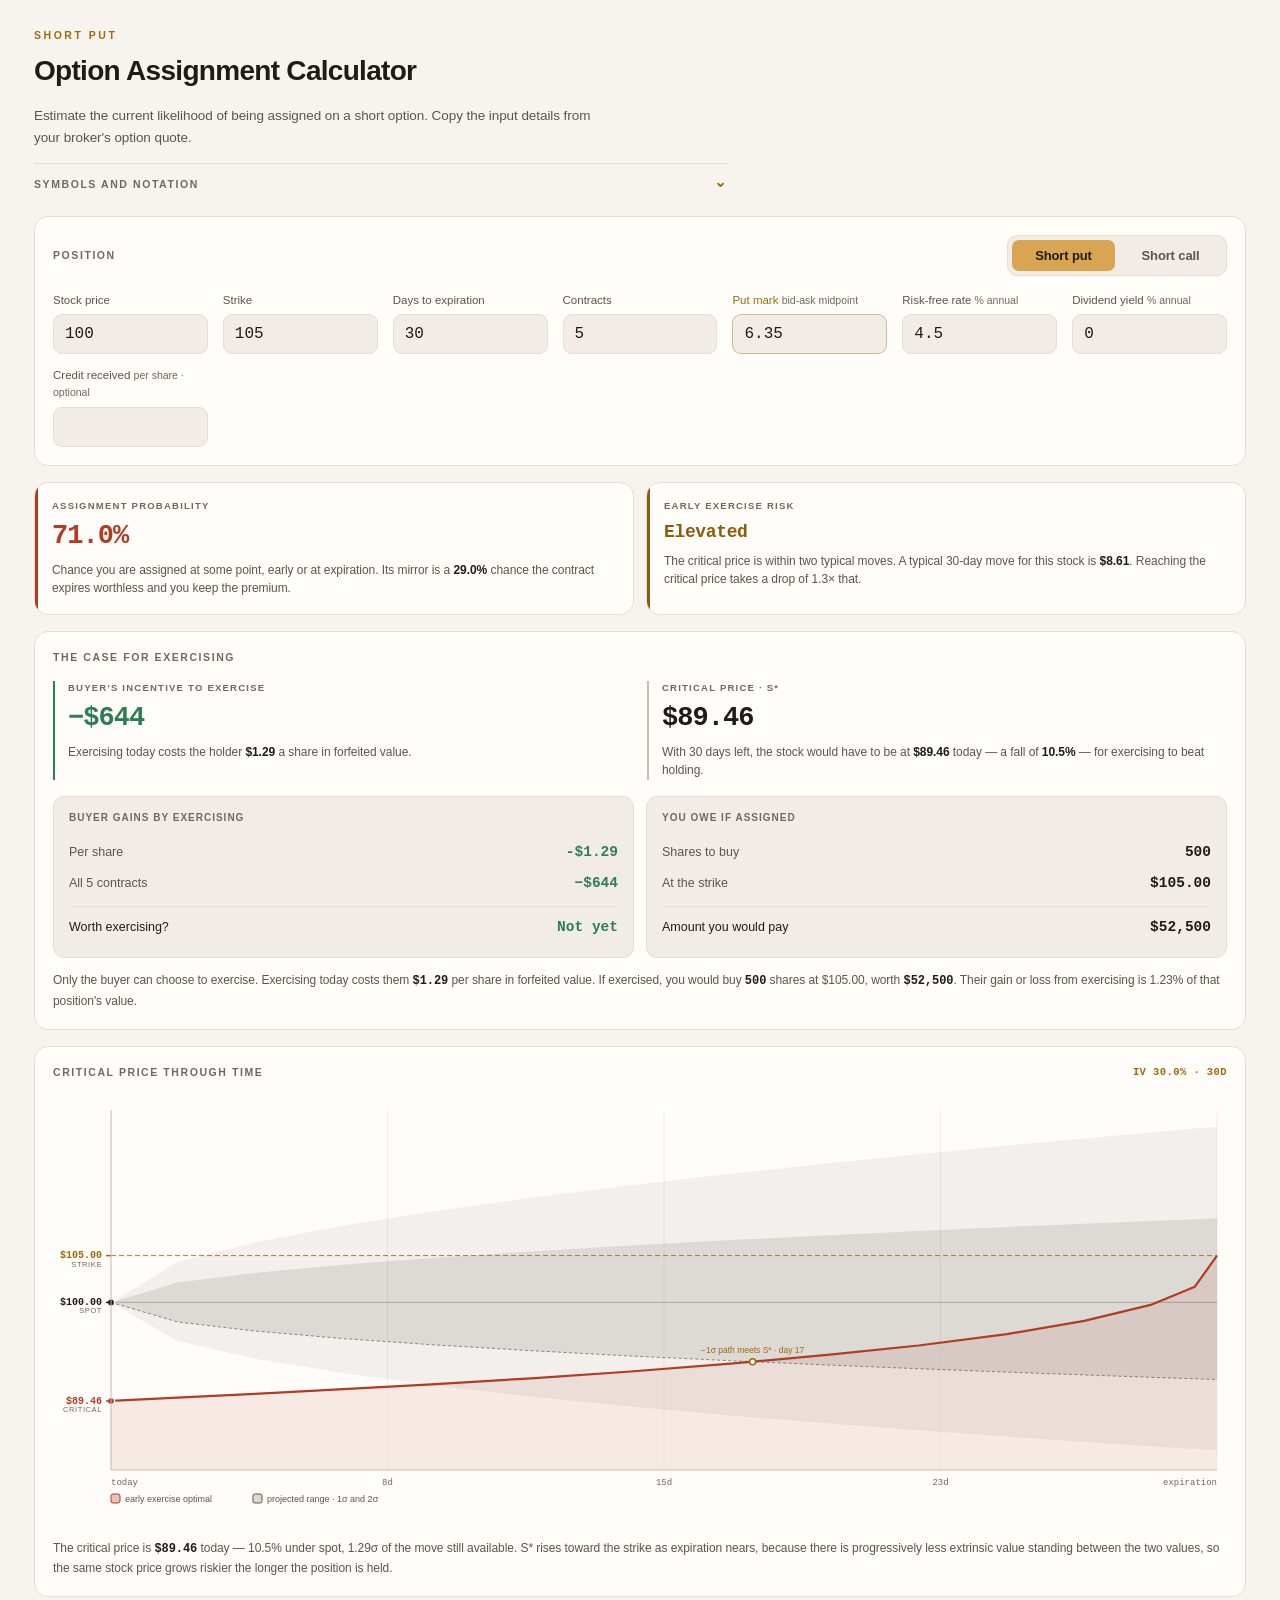
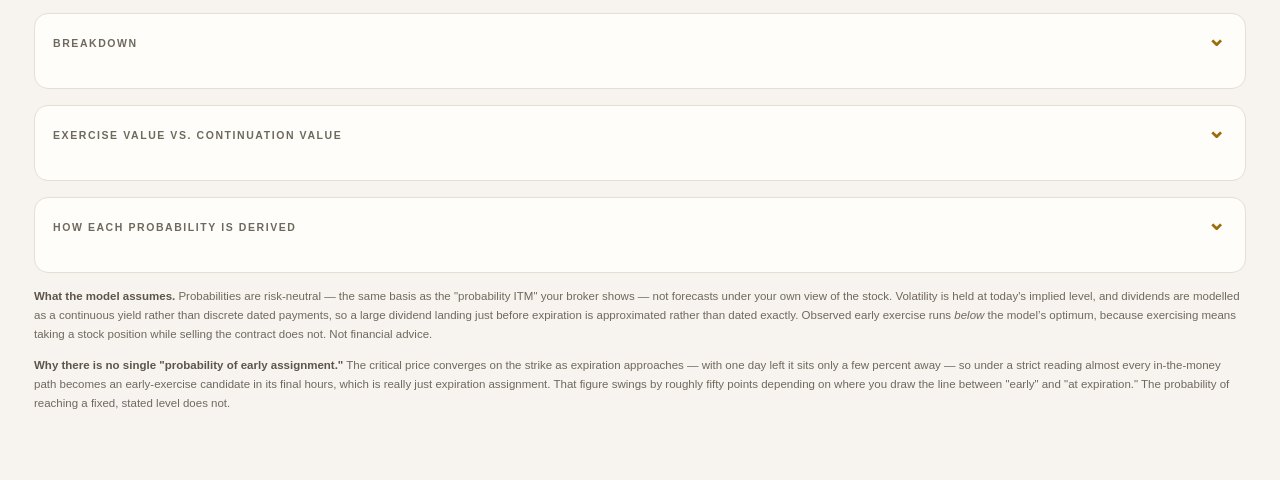
==== index.html @ 5c7d1bb9 "add credit received" ====
<!DOCTYPE html>
<html lang="en">
<head>
<meta charset="UTF-8">
<meta name="viewport" content="width=device-width, initial-scale=1.0">
<meta name="description" content="Early assignment risk for a short option: the critical price at which exercise value overtakes continuation value, what the buyer gains by exercising, and the probability of finishing in the money.">
<meta name="theme-color" content="#13120F" media="(prefers-color-scheme: dark)">
<meta name="theme-color" content="#F7F4EF" media="(prefers-color-scheme: light)">
<meta http-equiv="Content-Security-Policy" content="default-src 'none'; style-src 'self' https://fonts.googleapis.com; font-src https://fonts.gstatic.com; script-src 'self'; img-src data:; base-uri 'none'; form-action 'none'">
<title>Short Option Assignment Risk</title>
<link rel="preconnect" href="https://fonts.googleapis.com">
<link rel="preconnect" href="https://fonts.gstatic.com" crossorigin>
<link href="https://fonts.googleapis.com/css2?family=Inter:wght@400;500;600;700&family=JetBrains+Mono:wght@400;500;600&display=swap" rel="stylesheet">
<link rel="stylesheet" href="styles.css">
</head>
<body>

<header>
  <div class="eyebrow" id="contractLabel">Short Put</div>
  <h1>Option Assignment Calculator</h1>
  <p class="lede">Estimate the current likelihood of being assigned on a short option. Copy the input details from your broker's option quote.</p>

  <details class="glossary lede-glossary">
    <summary>Symbols and notation</summary>
    <dl>
      <div><dt>S</dt><dd>Stock price now, also called spot.</dd></div>
      <div><dt>K</dt><dd>Strike price — the price the contract lets its holder buy or sell at.</dd></div>
      <div><dt>S*</dt><dd>Critical price. The stock price at which exercise value overtakes continuation value, so exercising early stops being a mistake. Read "S-star."</dd></div>
      <div><dt>T</dt><dd>Time to expiration, in years. 30 days is T = 30/365.</dd></div>
      <div><dt>r</dt><dd>Risk-free interest rate, annual.</dd></div>
      <div><dt>q</dt><dd>Dividend yield, annual.</dd></div>
      <div><dt>σ</dt><dd>Sigma — volatility, annual. Here it is the implied volatility solved from your mark.</dd></div>
      <div><dt>1σ</dt><dd>One standard deviation: the move the stock has roughly a two-in-three chance of staying within by expiration.</dd></div>
      <div><dt>e</dt><dd>Euler's number, 2.718…, used for continuous compounding. e^(−rT) discounts a future dollar back to today.</dd></div>
      <div><dt>N(·)</dt><dd>The standard normal cumulative distribution — the probability a normal draw lands below the value in brackets.</dd></div>
      <div><dt>d₁, d₂</dt><dd>The two Black-Scholes terms. N(d₂) gives the probability of finishing in the money; N(d₁) gives delta.</dd></div>
      <div><dt>u, d</dt><dd>The up and down factors of one step in the binomial tree.</dd></div>
      <div><dt>p</dt><dd>The risk-neutral probability of an up step in that tree — a pricing weight, not a real-world forecast.</dd></div>
      <div><dt>Δt</dt><dd>The length of one tree step, T divided by the number of steps.</dd></div>
      <div><dt>ITM</dt><dd>In the money — the contract has exercise value. A put is in the money below the strike, a call above it.</dd></div>
    </dl>
  </details>
</header>

<div class="card position">
  <div class="card-title">Position
    <div class="toggle" role="group" aria-label="Option type">
      <button type="button" id="choosePut" class="selected" aria-pressed="true">Short put</button>
      <button type="button" id="chooseCall" aria-pressed="false">Short call</button>
    </div>
  </div>
  <div class="inputs">
    <div class="field"><label for="stockPrice">Stock price</label><input id="stockPrice" type="text" inputmode="decimal" autocomplete="off" spellcheck="false" value="100"></div>
    <div class="field"><label for="strike">Strike</label><input id="strike" type="text" inputmode="decimal" autocomplete="off" spellcheck="false" value="105"></div>
    <div class="field"><label for="daysToExpiry">Days to expiration</label><input id="daysToExpiry" type="text" inputmode="decimal" autocomplete="off" spellcheck="false" value="30"></div>
    <div class="field"><label for="contracts">Contracts</label><input id="contracts" type="number" step="1" min="1" inputmode="numeric" autocomplete="off" value="5"></div>
    <div class="field highlight"><label for="optionMark" id="markLabel">Put mark <span class="unit">bid-ask midpoint</span></label><input id="optionMark" type="text" inputmode="decimal" autocomplete="off" spellcheck="false" value="6.35"></div>
    <div class="field"><label for="riskFreeRate">Risk-free rate <span class="unit">% annual</span></label><input id="riskFreeRate" type="text" inputmode="decimal" autocomplete="off" spellcheck="false" value="4.5"></div>
    <div class="field"><label for="dividendYield">Dividend yield <span class="unit">% annual</span></label><input id="dividendYield" type="text" inputmode="decimal" autocomplete="off" spellcheck="false" value="0"></div>
    <div class="field"><label for="creditReceived">Credit received <span class="unit">per share · optional</span></label><input id="creditReceived" type="text" inputmode="decimal" autocomplete="off" spellcheck="false"></div>
  </div>
  <div class="alert-box" id="alertBox"></div>
</div>

<div class="results" id="results" hidden>
<div class="tiles" id="tiles">
  <div class="tile" id="assignmentTile">
    <div class="tile-label">Assignment probability</div>
    <div class="tile-value" id="assignmentValue">—</div>
    <div class="tile-detail" id="assignmentDetail">—</div>
  </div>
  <div class="tile" id="riskTile">
    <div class="tile-label">Early exercise risk</div>
    <div class="tile-value compact" id="riskValue">—</div>
    <div class="tile-detail" id="riskDetail">—</div>
  </div>
</div>

<div class="dashboard">
<section class="column-main">

  <div class="card" id="exerciseCase">
    <div class="card-title">The case for exercising</div>
    <div class="headline">
      <div class="headline-figure" id="incentiveTile">
        <div class="tile-label">Buyer's incentive to exercise</div>
        <div class="tile-value" id="incentiveValue">—</div>
        <div class="tile-detail" id="incentiveDetail">—</div>
      </div>
      <div class="headline-figure" id="criticalTile">
        <div class="tile-label">Critical price · S*</div>
        <div class="tile-value" id="criticalValue">—</div>
        <div class="tile-detail" id="criticalDetail">—</div>
      </div>
    </div>
    <div class="split">
      <div class="split-panel" id="incentivePanel">
        <div class="split-heading">Buyer gains by exercising</div>
        <div class="split-row"><span>Per share</span><b id="incentivePerShare">—</b></div>
        <div class="split-row"><span id="contractCountLabel">All contracts</span><b id="incentiveTotal">—</b></div>
        <div class="split-row total"><span>Worth exercising?</span><b id="incentiveVerdict">—</b></div>
      </div>
      <div class="split-panel">
        <div class="split-heading">You owe if assigned</div>
        <div class="split-row"><span id="shareActionLabel">Shares</span><b id="shareCount">—</b></div>
        <div class="split-row"><span>At the strike</span><b id="strikePrice">—</b></div>
        <div class="split-row total"><span id="settlementLabel">Total</span><b id="settlementTotal">—</b></div>
        <div class="split-row" id="breakEvenRow"><span id="breakEvenLabel">Break-even</span><b id="breakEven">—</b></div>
        <div class="split-row" id="maxLossRow"><span id="maxLossLabel">Maximum loss</span><b id="maxLoss">—</b></div>
      </div>
    </div>
    <p class="caption" id="obligationCaption">—</p>
  </div>

  <div class="card">
    <div class="card-title">Critical price through time <span class="aside" id="chartAside">—</span></div>
    <svg id="chart" viewBox="0 0 680 374" preserveAspectRatio="xMidYMid meet" role="img" aria-label="The critical price over the life of the option, against the stock's projected range"></svg>
    <p class="caption" id="chartCaption">—</p>
  </div>

  <details class="card" id="breakdown">
    <summary class="card-title">Breakdown</summary>
    <div class="group-label">Exercise economics</div>
    <div class="line"><div class="line-name">Distance to the critical price<small>in standard deviations of the remaining move</small></div><div class="line-figure"><span id="distanceSigma">—</span><small id="distanceScale">—</small></div></div>
    <div class="line"><div class="line-name">Extrinsic value<small>continuation − exercise value</small></div><div class="line-figure"><span id="extrinsicValue">—</span><small id="extrinsicTotal">—</small></div></div>
    <div class="line"><div class="line-name" id="rewardLabel">—</div><div class="line-figure"><span id="rewardValue">—</span><small id="rewardTotal">—</small></div></div>
    <div class="line"><div class="line-name" id="forfeitLabel">—</div><div class="line-figure"><span id="forfeitValue">—</span><small id="forfeitTotal">—</small></div></div>
    <div class="line" id="chargeLine"><div class="line-name" id="chargeLabel">—</div><div class="line-figure"><span id="chargeValue">—</span><small id="chargeTotal">—</small></div></div>
    <div class="line"><div class="line-name">Net early-exercise advantage<small id="advantageFormula">—</small></div><div class="line-figure"><span id="netAdvantage">—</span><small id="netAdvantageNote">—</small></div></div>

    <div class="group-label">Model</div>
    <div class="line"><div class="line-name">Probability in the money<small id="moneynessFormula">—</small></div><div class="line-figure" id="moneynessProbability">—</div></div>
    <div class="line"><div class="line-name" id="settlementSizeLabel">—<small>strike × 100 × contracts</small></div><div class="line-figure" id="settlementSize">—</div></div>
    <div class="line"><div class="line-name">Implied volatility<small>solved from your mark · drives every figure above</small></div><div class="line-figure" id="impliedVolatility">—</div></div>
    <div class="line"><div class="line-name">Delta<small>reference only · not used in any calculation</small></div><div class="line-figure" id="deltaValue">—</div></div>
  </details>

  <details class="card">
    <summary class="card-title">Exercise value vs. continuation value</summary>
    <div class="split">
      <div class="split-panel">
        <div class="split-heading">At spot <strong id="spotHeading">—</strong></div>
        <div class="split-row"><span>Exercise value</span><b id="exerciseNow">—</b></div>
        <div class="split-row"><span>Continuation value</span><b id="continuationNow">—</b></div>
        <div class="split-row total"><span id="advantageLabel">Holding is worth more by</span><b id="advantageNow">—</b></div>
      </div>
      <div class="split-panel flagged">
        <div class="split-heading">At the critical price <strong id="criticalHeading">—</strong></div>
        <div class="split-row"><span>Exercise value</span><b id="exerciseCritical">—</b></div>
        <div class="split-row"><span>Continuation value</span><b id="continuationCritical">—</b></div>
        <div class="split-row total"><span>Difference</span><b id="differenceCritical">—</b></div>
      </div>
    </div>
    <p class="caption" id="crossoverCaption">—</p>
  </details>

  <details class="card" id="derivations">
    <summary class="card-title">How each probability is derived</summary>
    <div class="derivation">
      <div class="derivation-head"><b>Probability in the money</b><span id="moneynessNotation">—</span></div>
      <p class="reading" id="moneynessReading">—</p>
      <code>d₂ = [ ln(S/K) + (r − q − σ²/2)·T ] / (σ√T)</code>
      <p id="moneynessNote">—</p>
    </div>
    <div class="derivation">
      <div class="derivation-head"><b>Assignment probability</b><span>binomial tree</span></div>
      <p class="reading" id="treeReading">—</p>
      <code>u = e^(σ√Δt),  d = 1/u,  p = (e^((r−q)Δt) − d) / (u − d)</code>
      <p>A Cox-Ross-Rubinstein tree walked back from expiration in 300 steps. A node counts as assigned if exercise value beats continuation value there, or if the stock is at least $0.01 in the money at expiration — the OCC exercise-by-exception threshold. Every other node inherits the p-weighted average of its two successors. This combines both routes to assignment, which is why it sits slightly above the probability in the money.</p>
    </div>
    <div class="derivation">
      <div class="derivation-head"><b>Critical price</b><span>where the values cross</span></div>
      <p class="reading" id="criticalReading">—</p>
      <code id="criticalFormula">—</code>
      <p id="criticalNote">—</p>
    </div>
  </details>

</section>

</div>
</div>

<p class="note">
  <b>What the model assumes.</b> Probabilities are risk-neutral — the same basis as the "probability ITM" your broker shows — not forecasts under your own view of the stock. Volatility is held at today's implied level, and dividends are modelled as a continuous yield rather than discrete dated payments, so a large dividend landing just before expiration is approximated rather than dated exactly. Observed early exercise runs <i>below</i> the model’s optimum, because exercising means taking a stock position while selling the contract does not. Not financial advice.
</p>
<p class="note">
  <b>Why there is no single "probability of early assignment."</b> The critical price converges on the strike as expiration approaches — with one day left it sits only a few percent away — so under a strict reading almost every in-the-money path becomes an early-exercise candidate in its final hours, which is really just expiration assignment. That figure swings by roughly fifty points depending on where you draw the line between "early" and "at expiration." The probability of reaching a fixed, stated level does not.
</p>

<script type="module" src="script/app.js"></script>
</body>
</html>
---- styles.css ----
:root{
  color-scheme:dark light;

  --page:#13120F;
  --surface:#1C1A17;
  --surface-sunken:#252220;
  --rule:#332F2B;
  --rule-strong:#454039;
  --text:#F2EFE9;
  --text-soft:#A49D93;
  --text-faint:#6F695F;
  /* --accent is the true brand gold: used only where it sits behind dark text
     (a filled chip), so it stays this bright and saturated in both themes.
     --accent-text is for gold used AS text or a thin line directly on the page
     background; it needs to be much darker to stay legible on paper, so light
     mode gives it its own value below. */
  --accent:#D9A552;
  --accent-text:#D9A552;
  --positive:#5FA882;
  --caution:#D9A552;
  --negative:#D96A56;
  --on-accent:#13120F;

  /* Translucent fills, kept as tokens so the chart and the alert box follow the
     theme rather than carrying their own literals. */
  --accent-faint:rgba(217,165,82,.42);
  --accent-underline:rgba(217,165,82,.5);
  --negative-edge:rgba(217,106,86,.45);
  --negative-wash:rgba(217,106,86,.11);
  --negative-wash-edge:rgba(217,106,86,.34);
  --negative-text:#EDB0A2;
  --zone-fill:rgba(217,106,86,.13);
  --zone-swatch:rgba(217,106,86,.35);
  --cone-outer:rgba(164,157,147,.09);
  --cone-inner:rgba(164,157,147,.15);
  --cone-swatch:rgba(164,157,147,.22);
  --tip-shadow:rgba(0,0,0,.45);

  --mono:"JetBrains Mono",ui-monospace,SFMono-Regular,Menlo,Consolas,monospace;
  --sans:"Inter",-apple-system,BlinkMacSystemFont,"Segoe UI",Roboto,Helvetica,Arial,sans-serif;
}

@media (prefers-color-scheme: light){
  :root{
    --page:#F7F4EF;
    --surface:#FFFDFA;
    --surface-sunken:#F1EDE6;
    --rule:#E4DED3;
    --rule-strong:#C7BFB1;
    --text:#1F1C18;
    --text-soft:#5C554B;
    --text-faint:#6F695D;
    /* --accent is left at the same bright gold as dark mode: it is only ever a
       filled background here, so contrast is against the dark text on top of
       it, not the page. Green and salmon do need darker mixes for paper, and
       so does gold the moment it is used as text -- see --accent-text. */
    --positive:#2E7D57;
    --caution:#8A5D0C;
    --negative:#B23C22;
    --accent-text:#9C6B0A;
    --on-accent:#1F1C18;

    --accent-faint:rgba(156,107,10,.38);
    --accent-underline:rgba(156,107,10,.45);
    --negative-edge:rgba(178,60,34,.42);
    --negative-wash:rgba(178,60,34,.08);
    --negative-wash-edge:rgba(178,60,34,.28);
    --negative-text:#8E2F1A;
    --zone-fill:rgba(178,60,34,.10);
    --zone-swatch:rgba(178,60,34,.30);
    --cone-outer:rgba(92,85,75,.08);
    --cone-inner:rgba(92,85,75,.14);
    --cone-swatch:rgba(92,85,75,.20);
    --tip-shadow:rgba(31,28,24,.18);
  }
}

*{box-sizing:border-box}
html,body{margin:0}
html{background:var(--page)}
body{
  background:var(--page); color:var(--text); font-family:var(--sans);
  -webkit-font-smoothing:antialiased; line-height:1.45;
  padding:26px 34px 56px; max-width:1500px; margin:0 auto;
}
@media(max-width:700px){ body{padding:20px 20px 44px} }

@keyframes rise{ from{opacity:0; transform:translateY(10px)} to{opacity:1; transform:none} }
header,.position{animation:rise .5s cubic-bezier(.22,.61,.36,1) backwards}
header{animation-delay:.02s}
.position{animation-delay:.08s}

/* The results appear only once there is something to calculate, so they ease in
   on reveal rather than on page load. */
.results[hidden]{display:none}
.results.revealed .tile,.results.revealed .card{animation:rise .45s cubic-bezier(.22,.61,.36,1) backwards}
.tiles>.tile:nth-child(1){animation-delay:.02s}
.tiles>.tile:nth-child(2){animation-delay:.07s}
.column-main .card{animation-delay:.20s}
@media(prefers-reduced-motion:reduce){ header,.position,.results.revealed .tile,.results.revealed .card{animation:none} }

header{margin:2px 0 24px}
.eyebrow{font-size:10.5px; letter-spacing:.24em; text-transform:uppercase; color:var(--accent-text); font-weight:600}
h1{font-size:28px; margin:8px 0 6px; letter-spacing:-.025em; font-weight:700}
.lede{color:var(--text-soft); font-size:13.5px; max-width:78ch; letter-spacing:-.005em; line-height:1.6}
.lede strong{color:var(--text); font-weight:600}
.lede-glossary{max-width:78ch; margin-top:14px; border-top:1px solid var(--rule); padding-top:13px}
.lede-glossary dl{columns:2; column-gap:30px}
.lede-glossary dl>div{break-inside:avoid}
/* On a phone the explainer costs a screenful before the first input, so the
   header collapses to the title and the tool starts straight away. */
@media(max-width:700px){
  .lede,.lede-glossary{display:none}
  header{margin-bottom:18px}
}

.card{background:var(--surface); border:1px solid var(--rule); border-radius:14px; padding:18px; margin-bottom:16px}
.card-title{
  font-size:10.5px; letter-spacing:.15em; text-transform:uppercase; color:var(--text-faint);
  font-weight:600; margin:0 0 16px; display:flex; justify-content:space-between; gap:12px; align-items:center;
}
.card-title .aside{color:var(--accent-text); letter-spacing:.04em; font-family:var(--mono); font-size:10.5px}

.field label{display:block; font-size:11.5px; color:var(--text-soft); margin-bottom:6px; font-weight:500}
.field .unit{color:var(--text-faint); font-size:10.5px; font-weight:400}
.field.highlight label{color:var(--accent-text)}
input{
  width:100%; background:var(--surface-sunken); border:1px solid var(--rule); color:var(--text);
  font-family:var(--mono); font-variant-numeric:tabular-nums; font-size:16px; font-weight:500;
  padding:10px 11px; border-radius:9px; outline:none; transition:border-color .12s ease;
}
input:focus{border-color:var(--accent-text)}
.field.highlight input{border-color:var(--accent-faint)}
input.invalid{border-color:var(--negative)}

.toggle{
  display:grid; grid-template-columns:1fr 1fr; gap:4px; width:220px;
  background:var(--surface-sunken); border:1px solid var(--rule); border-radius:10px; padding:4px;
}
.toggle button{
  appearance:none; -webkit-appearance:none; border:0; background:transparent; color:var(--text-soft);
  font-family:var(--sans); font-size:13px; font-weight:600; letter-spacing:-.01em;
  padding:8px 0; border-radius:7px; cursor:pointer; transition:background .15s ease,color .15s ease;
}
.toggle button:hover{color:var(--text)}
.toggle button.selected{background:var(--accent); color:var(--on-accent)}
.toggle button:focus-visible{outline:2px solid var(--accent-text); outline-offset:2px}

.inputs{display:grid; gap:13px 15px; grid-template-columns:repeat(2,minmax(0,1fr))}
@media(min-width:620px){ .inputs{grid-template-columns:repeat(4,minmax(0,1fr))} }
@media(min-width:1060px){ .inputs{grid-template-columns:repeat(7,minmax(0,1fr))} }

.tiles{display:grid; gap:12px; grid-template-columns:minmax(0,1fr); margin-bottom:16px}
@media(min-width:760px){ .tiles{grid-template-columns:repeat(2,minmax(0,1fr))} }
.tile{
  background:var(--surface); border:1px solid var(--rule); border-radius:14px;
  padding:16px 17px; position:relative; overflow:hidden;
}
.tile::before{content:""; position:absolute; left:0; top:0; bottom:0; width:2.5px; background:var(--rule-strong)}
.tile.alert::before{background:var(--negative)}
.tile.watch::before{background:var(--caution)}
.tile.calm::before{background:var(--positive)}
.tile-label{font-size:9.5px; letter-spacing:.13em; text-transform:uppercase; color:var(--text-faint); font-weight:600; margin-bottom:10px}
.tile-value{font-family:var(--mono); font-size:27px; font-weight:600; letter-spacing:-.035em; line-height:1; font-variant-numeric:tabular-nums}
.tile-value.compact{font-size:18px; letter-spacing:-.02em}
.tile-detail{font-size:12px; color:var(--text-soft); margin-top:11px; line-height:1.55; letter-spacing:-.005em}
.tile-detail strong{color:var(--text); font-weight:600}

.dashboard{display:grid; gap:16px; grid-template-columns:minmax(0,1fr)}
.column-main>*:last-child{margin-bottom:0}

/* The two headline figures sit above the panels that explain them. */
.headline{display:grid; gap:14px; grid-template-columns:minmax(0,1fr); margin-bottom:16px}
@media(min-width:540px){ .headline{grid-template-columns:repeat(2,minmax(0,1fr))} }
.headline-figure{padding-left:13px; border-left:2.5px solid var(--rule-strong)}
.headline-figure.alert{border-left-color:var(--negative)}
.headline-figure.watch{border-left-color:var(--caution)}
.headline-figure.calm{border-left-color:var(--positive)}

.split{display:grid; gap:12px; grid-template-columns:minmax(0,1fr)}
@media(min-width:540px){ .split{grid-template-columns:repeat(2,minmax(0,1fr))} }
.split-panel{background:var(--surface-sunken); border:1px solid var(--rule); border-radius:11px; padding:14px 15px}
.split-panel.flagged{border-color:var(--negative-edge)}
.split-heading{font-size:10px; letter-spacing:.1em; text-transform:uppercase; color:var(--text-faint); font-weight:600; margin-bottom:12px}
.split-heading strong{color:var(--text); font-family:var(--mono); font-weight:600; letter-spacing:-.01em}
.split-panel.flagged .split-heading strong{color:var(--negative)}
.split-row{display:flex; justify-content:space-between; align-items:baseline; gap:10px; padding:5px 0; font-size:12.5px; color:var(--text-soft)}
.split-row b{font-family:var(--mono); font-size:14.5px; color:var(--text); font-weight:600; font-variant-numeric:tabular-nums}
.split-row.total{border-top:1px solid var(--rule); margin-top:7px; padding-top:10px}
.split-row.total span{color:var(--text); font-weight:500}


.group-label{font-size:9.5px; letter-spacing:.13em; text-transform:uppercase; color:var(--accent-text); font-weight:600; padding:16px 0 4px; border-bottom:1px solid var(--rule-strong)}
.group-label:first-child{padding-top:0}
.line{display:flex; justify-content:space-between; align-items:baseline; gap:14px; padding:10px 0; border-bottom:1px solid var(--rule)}
.line:last-child{border-bottom:none}
.line-name{font-size:12.5px; color:var(--text-soft); font-weight:500}
.line-name small{display:block; color:var(--text-faint); font-size:10.5px; font-weight:400; margin-top:3px; font-family:var(--mono)}
.line-figure{font-family:var(--mono); font-size:15px; font-weight:500; text-align:right; white-space:nowrap; font-variant-numeric:tabular-nums}
.line-figure small{color:var(--text-faint); font-size:11px; display:block; font-weight:400; margin-top:3px}

.derivation{padding:14px 0; border-bottom:1px solid var(--rule)}
.derivation:first-child{padding-top:0}
.derivation:last-child{border-bottom:none; padding-bottom:0}
.derivation-head{display:flex; justify-content:space-between; align-items:baseline; gap:10px; margin-bottom:10px}
.derivation-head b{font-size:13px; color:var(--text); font-weight:600; letter-spacing:-.01em}
.derivation-head span{font-family:var(--mono); font-size:11.5px; color:var(--accent-text); white-space:nowrap}
.derivation code{
  display:block; background:var(--surface-sunken); border:1px solid var(--rule); border-radius:8px;
  padding:10px 12px; font-family:var(--mono); font-size:11.5px; color:var(--text);
  overflow-x:auto; white-space:nowrap; line-height:1.7;
}
.derivation code em{color:var(--text-soft); font-style:normal}
.derivation p{margin:10px 0 0; font-size:11.5px; color:var(--text-soft); line-height:1.6}
.derivation p.reading{color:var(--text-soft); font-size:12px; margin:0 0 10px}

/* Symbols defined in the glossary are hoverable wherever they appear. */
.sym{
  color:var(--accent-text); cursor:help; font-weight:600;
  border-bottom:1px dotted var(--accent-underline);
}
.sym:hover,.sym:focus{color:var(--text); border-bottom-color:var(--text); outline:none}
.sym-tip{
  position:fixed; z-index:50; max-width:290px; pointer-events:none; opacity:0;
  background:var(--surface-sunken); border:1px solid var(--rule-strong); border-radius:9px;
  padding:9px 11px; font-size:12px; line-height:1.5; color:var(--text-soft);
  box-shadow:0 8px 24px var(--tip-shadow); transition:opacity .12s ease;
}
.sym-tip.visible{opacity:1}
.sym-tip b{color:var(--accent-text); font-family:var(--mono); display:block; margin-bottom:3px}

.card > summary{cursor:pointer; list-style:none}
.card > summary::-webkit-details-marker{display:none}
.card > summary::after{
  content:"⌄"; flex:none; color:var(--accent-text);
  font-size:22px; line-height:1; transform:translateY(-4px);
  transition:transform .2s ease,color .15s ease;
}
.card[open] > summary::after{transform:translateY(2px) rotate(180deg)}
.card > summary:hover{color:var(--text-soft)}
.card > summary:hover::after{color:var(--text)}

/* Scoped to details: a plain .card has no [open] attribute, so an unscoped
   rule would blank every ordinary card too. A closed details still shows its
   children if they set their own display
   (.line{display:flex}, .split{display:grid}, ...), since an author rule beats
   the UA stylesheet's default. This wins on specificity regardless of what a
   dropdown's content declares. */
details.card:not([open]) > :not(summary){display:none}

.glossary summary{
  font-size:10.5px; letter-spacing:.15em; text-transform:uppercase; color:var(--text-faint);
  font-weight:600; cursor:pointer; list-style:none; display:flex; justify-content:space-between; align-items:center;
}
.glossary summary::-webkit-details-marker{display:none}
.glossary summary::after{content:"⌄"; color:var(--accent-text); font-size:15px; line-height:1; transform:translateY(-3px); transition:transform .2s ease}
.glossary[open] summary::after{transform:translateY(1px) rotate(180deg)}
.glossary summary:hover{color:var(--text-soft)}
.glossary dl{margin:15px 0 0}
.glossary dl>div{display:flex; gap:14px; padding:9px 0; border-bottom:1px solid var(--rule)}
.glossary dl>div:last-child{border-bottom:none; padding-bottom:0}
.glossary dt{font-family:var(--mono); font-size:12.5px; color:var(--accent-text); font-weight:600; min-width:64px; flex:none}
.glossary dd{margin:0; font-size:12px; color:var(--text-soft); line-height:1.55}

.alert-box{
  background:var(--negative-wash); border:1px solid var(--negative-wash-edge); color:var(--negative-text);
  font-size:12px; padding:11px 13px; border-radius:9px; margin-top:14px; display:none; line-height:1.5;
}
svg{width:100%; height:auto; display:block}
.caption{font-size:12px; color:var(--text-soft); margin:13px 0 0; line-height:1.6; letter-spacing:-.005em}
.caption b{color:var(--text); font-family:var(--mono); font-weight:600}
.caption .flag{color:var(--negative); font-family:var(--mono); font-weight:600}
.note{font-size:11.5px; color:var(--text-faint); line-height:1.65; margin-top:14px}
.note b{color:var(--text-soft); font-weight:600}
.note+.note{margin-top:11px}
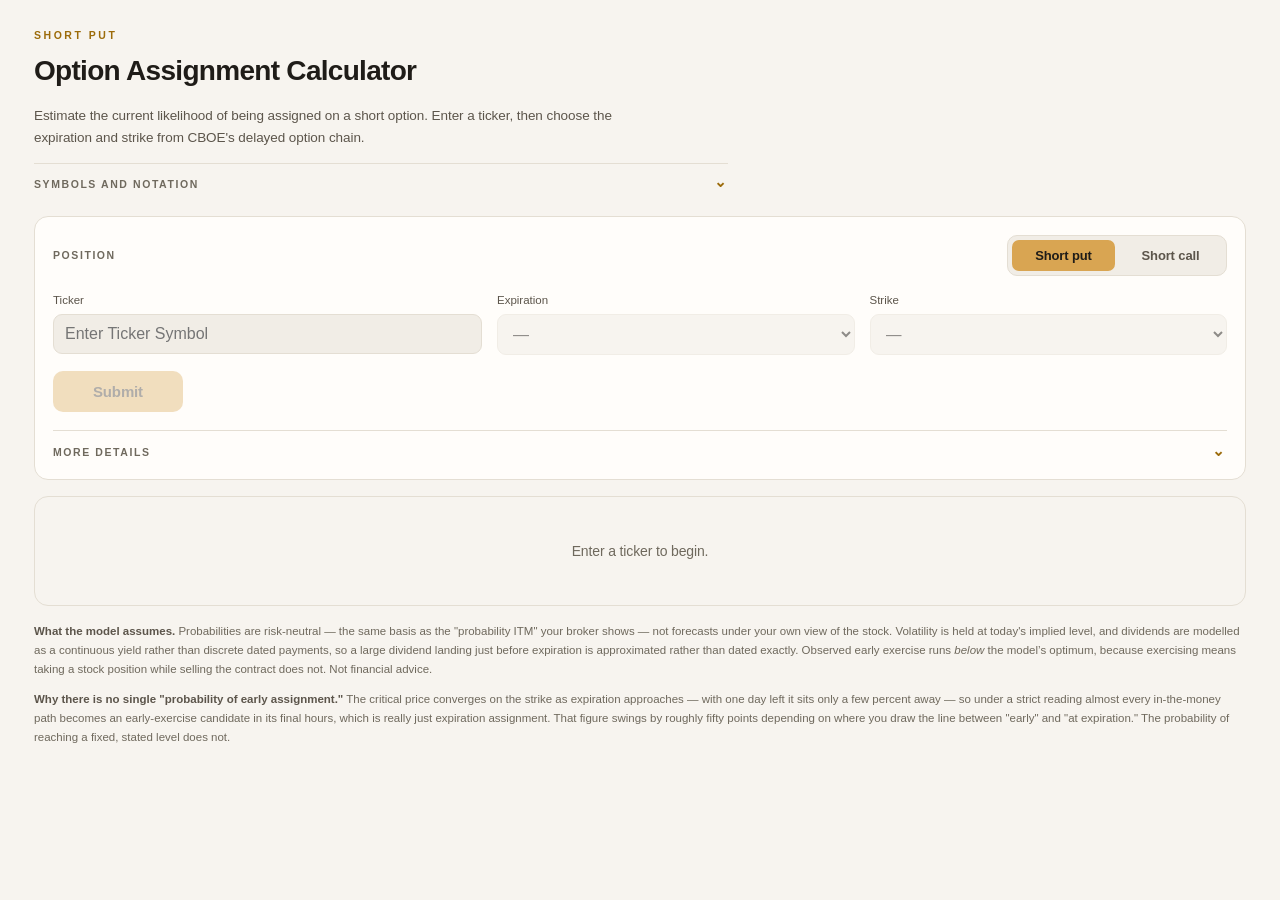
==== commit 3c7014c2: "Update UI" ====
--- a/index.html
+++ b/index.html
@@ -6,7 +6,7 @@
 <meta name="description" content="Early assignment risk for a short option: the critical price at which exercise value overtakes continuation value, what the buyer gains by exercising, and the probability of finishing in the money.">
 <meta name="theme-color" content="#13120F" media="(prefers-color-scheme: dark)">
 <meta name="theme-color" content="#F7F4EF" media="(prefers-color-scheme: light)">
-<meta http-equiv="Content-Security-Policy" content="default-src 'none'; style-src 'self' https://fonts.googleapis.com; font-src https://fonts.gstatic.com; script-src 'self'; img-src data:; base-uri 'none'; form-action 'none'">
+<meta http-equiv="Content-Security-Policy" content="default-src 'none'; style-src 'self' https://fonts.googleapis.com; font-src https://fonts.gstatic.com; script-src 'self'; connect-src https://cboe-chain.formim2016.workers.dev; img-src data:; base-uri 'none'; form-action 'none'">
 <title>Short Option Assignment Risk</title>
 <link rel="preconnect" href="https://fonts.googleapis.com">
 <link rel="preconnect" href="https://fonts.gstatic.com" crossorigin>
@@ -18,7 +18,7 @@
 <header>
   <div class="eyebrow" id="contractLabel">Short Put</div>
   <h1>Option Assignment Calculator</h1>
-  <p class="lede">Estimate the current likelihood of being assigned on a short option. Copy the input details from your broker's option quote.</p>
+  <p class="lede">Estimate the current likelihood of being assigned on a short option. Enter a ticker, then choose the expiration and strike from CBOE's delayed option chain.</p>
 
   <details class="glossary lede-glossary">
     <summary>Symbols and notation</summary>
@@ -42,27 +42,58 @@
   </details>
 </header>
 
-<div class="card position">
+<div class="card position" id="position">
   <div class="card-title">Position
     <div class="toggle" role="group" aria-label="Option type">
       <button type="button" id="choosePut" class="selected" aria-pressed="true">Short put</button>
       <button type="button" id="chooseCall" aria-pressed="false">Short call</button>
     </div>
   </div>
-  <div class="inputs">
-    <div class="field"><label for="stockPrice">Stock price</label><input id="stockPrice" type="text" inputmode="decimal" autocomplete="off" spellcheck="false" value="100"></div>
-    <div class="field"><label for="strike">Strike</label><input id="strike" type="text" inputmode="decimal" autocomplete="off" spellcheck="false" value="105"></div>
-    <div class="field"><label for="daysToExpiry">Days to expiration</label><input id="daysToExpiry" type="text" inputmode="decimal" autocomplete="off" spellcheck="false" value="30"></div>
-    <div class="field"><label for="contracts">Contracts</label><input id="contracts" type="number" step="1" min="1" inputmode="numeric" autocomplete="off" value="5"></div>
-    <div class="field highlight"><label for="optionMark" id="markLabel">Put mark <span class="unit">bid-ask midpoint</span></label><input id="optionMark" type="text" inputmode="decimal" autocomplete="off" spellcheck="false" value="6.35"></div>
-    <div class="field"><label for="riskFreeRate">Risk-free rate <span class="unit">% annual</span></label><input id="riskFreeRate" type="text" inputmode="decimal" autocomplete="off" spellcheck="false" value="4.5"></div>
-    <div class="field"><label for="dividendYield">Dividend yield <span class="unit">% annual</span></label><input id="dividendYield" type="text" inputmode="decimal" autocomplete="off" spellcheck="false" value="0"></div>
-    <div class="field"><label for="creditReceived">Credit received <span class="unit">per share · optional</span></label><input id="creditReceived" type="text" inputmode="decimal" autocomplete="off" spellcheck="false"></div>
-  </div>
+  <div class="key-inputs">
+    <div class="field ticker-field"><label for="ticker">Ticker</label><input id="ticker" type="text" autocomplete="off" spellcheck="false" autocapitalize="characters" enterkeyhint="go" placeholder="Enter Ticker Symbol"></div>
+    <div class="field chain-only"><label for="expiry">Expiration</label><select id="expiry" disabled><option value="">—</option></select></div>
+    <div class="field manual-only"><label for="expirationDate">Expiration <span class="unit" id="daysLabel"></span></label><input id="expirationDate" type="date" autocomplete="off"></div>
+    <div class="field chain-only"><label for="strikeChoice">Strike</label><select id="strikeChoice" disabled><option value="">—</option></select></div>
+    <div class="field manual-only"><label for="strike">Strike</label><input id="strike" type="text" inputmode="decimal" autocomplete="off" spellcheck="false"></div>
+  </div>
+  <p class="chain-status" id="chainStatus"></p>
+  <button type="button" class="submit" id="submit" disabled>Submit</button>
+  <details class="glossary more" id="moreDetails">
+    <summary>More details</summary>
+    <div class="inputs">
+      <div class="field"><label for="stockPrice">Stock price</label><input id="stockPrice" type="text" inputmode="decimal" autocomplete="off" spellcheck="false"></div>
+      <div class="field highlight"><label for="optionMark" id="markLabel">Put mark <span class="unit">bid-ask midpoint</span></label><input id="optionMark" type="text" inputmode="decimal" autocomplete="off" spellcheck="false"></div>
+      <div class="field"><label for="contracts">Contracts</label><input id="contracts" type="number" step="1" min="1" inputmode="numeric" autocomplete="off" value="1"></div>
+      <div class="field"><label for="riskFreeRate">Risk-free rate <span class="unit">% annual</span></label><input id="riskFreeRate" type="text" inputmode="decimal" autocomplete="off" spellcheck="false" value="4.5"></div>
+      <div class="field"><label for="dividendYield">Dividend yield <span class="unit">% annual</span></label><input id="dividendYield" type="text" inputmode="decimal" autocomplete="off" spellcheck="false" value="0"></div>
+      <div class="field"><label for="creditReceived">Credit received <span class="unit">per share · optional</span></label><input id="creditReceived" type="text" inputmode="decimal" autocomplete="off" spellcheck="false"></div>
+    </div>
+  </details>
   <div class="alert-box" id="alertBox"></div>
 </div>
 
+<p class="prompt" id="prompt">Enter a ticker to begin.</p>
+
 <div class="results" id="results" hidden>
+<div class="card quote">
+  <div class="quote-head">
+    <div>
+      <div class="quote-symbol" id="quoteSymbol">—</div>
+      <div class="quote-contract" id="quoteContract">—</div>
+    </div>
+    <div class="quote-price">
+      <div id="quotePrice">—</div>
+      <div class="quote-change" id="quoteChange"></div>
+    </div>
+  </div>
+  <dl class="quote-stats">
+    <div><dt>Time left</dt><dd id="quoteTimeLeft">—</dd></div>
+    <div><dt>Mark</dt><dd id="quoteMark">—</dd></div>
+    <div><dt>Implied vol</dt><dd id="quoteVol">—</dd></div>
+    <div><dt>Contracts</dt><dd id="quoteContracts">—</dd></div>
+  </dl>
+  <p class="quote-note" id="quoteNote"></p>
+</div>
 <div class="tiles" id="tiles">
   <div class="tile" id="assignmentTile">
     <div class="tile-label">Assignment probability</div>
--- a/styles.css
+++ b/styles.css
@@ -86,9 +86,10 @@
 @media(max-width:700px){ body{padding:20px 20px 44px} }
 
 @keyframes rise{ from{opacity:0; transform:translateY(10px)} to{opacity:1; transform:none} }
-header,.position{animation:rise .5s cubic-bezier(.22,.61,.36,1) backwards}
+header,.position,.prompt{animation:rise .5s cubic-bezier(.22,.61,.36,1) backwards}
 header{animation-delay:.02s}
 .position{animation-delay:.08s}
+.prompt{animation-delay:.14s}
 
 /* The results appear only once there is something to calculate, so they ease in
    on reveal rather than on page load. */
@@ -97,7 +98,7 @@
 .tiles>.tile:nth-child(1){animation-delay:.02s}
 .tiles>.tile:nth-child(2){animation-delay:.07s}
 .column-main .card{animation-delay:.20s}
-@media(prefers-reduced-motion:reduce){ header,.position,.results.revealed .tile,.results.revealed .card{animation:none} }
+@media(prefers-reduced-motion:reduce){ header,.position,.prompt,.results.revealed .tile,.results.revealed .card{animation:none} }
 
 header{margin:2px 0 24px}
 .eyebrow{font-size:10.5px; letter-spacing:.24em; text-transform:uppercase; color:var(--accent-text); font-weight:600}
@@ -124,12 +125,14 @@
 .field label{display:block; font-size:11.5px; color:var(--text-soft); margin-bottom:6px; font-weight:500}
 .field .unit{color:var(--text-faint); font-size:10.5px; font-weight:400}
 .field.highlight label{color:var(--accent-text)}
-input{
+input,select{
   width:100%; background:var(--surface-sunken); border:1px solid var(--rule); color:var(--text);
   font-family:var(--mono); font-variant-numeric:tabular-nums; font-size:16px; font-weight:500;
   padding:10px 11px; border-radius:9px; outline:none; transition:border-color .12s ease;
 }
-input:focus{border-color:var(--accent-text)}
+input:focus,select:focus{border-color:var(--accent-text)}
+select{font-family:var(--sans)}
+select:disabled{opacity:.5}
 .field.highlight input{border-color:var(--accent-faint)}
 input.invalid{border-color:var(--negative)}
 
@@ -147,8 +150,57 @@
 .toggle button:focus-visible{outline:2px solid var(--accent-text); outline-offset:2px}
 
 .inputs{display:grid; gap:13px 15px; grid-template-columns:repeat(2,minmax(0,1fr))}
-@media(min-width:620px){ .inputs{grid-template-columns:repeat(4,minmax(0,1fr))} }
-@media(min-width:1060px){ .inputs{grid-template-columns:repeat(7,minmax(0,1fr))} }
+@media(min-width:620px){ .inputs{grid-template-columns:repeat(3,minmax(0,1fr))} }
+@media(min-width:1060px){ .inputs{grid-template-columns:repeat(6,minmax(0,1fr))} }
+
+/* Ticker spans the row on a phone; expiration and strike share the next. */
+.key-inputs{display:grid; gap:13px 15px; grid-template-columns:repeat(2,minmax(0,1fr))}
+.ticker-field{grid-column:1/-1}
+@media(min-width:620px){
+  .key-inputs{grid-template-columns:1.2fr 1fr 1fr}
+  .ticker-field{grid-column:auto}
+}
+#ticker{font-family:var(--sans); font-weight:600; letter-spacing:.04em; text-transform:uppercase}
+#ticker::placeholder{font-weight:400; letter-spacing:0; text-transform:none}
+/* A loaded chain supplies expiration and strike through dropdowns; manual entry
+   swaps in typed fields for the same two values. */
+.position:not(.manual) .manual-only,.position.manual .chain-only{display:none}
+.chain-status{font-size:12px; color:var(--text-soft); margin:12px 0 0}
+.chain-status:empty{display:none}
+.submit{
+  display:block; width:100%; margin-top:16px; padding:13px 0; border:0; border-radius:10px;
+  background:var(--accent); color:var(--on-accent); font-family:var(--sans); font-size:15px;
+  font-weight:600; letter-spacing:-.01em; cursor:pointer; transition:opacity .15s ease;
+}
+.submit:disabled{opacity:.35; cursor:default}
+.submit:focus-visible{outline:2px solid var(--accent-text); outline-offset:2px}
+@media(min-width:620px){ .submit{width:auto; padding:12px 40px} }
+.more{margin-top:18px; border-top:1px solid var(--rule); padding-top:14px}
+.more .inputs{margin-top:14px}
+
+.prompt{
+  text-align:center; color:var(--text-faint); font-size:14px; letter-spacing:-.01em;
+  padding:44px 16px; margin:0 0 16px; border:1px solid var(--rule); border-radius:14px;
+}
+.prompt[hidden]{display:none}
+
+/* The position at a glance: what was chosen, what the stock is doing, and the
+   quote figures the model starts from. */
+.quote-head{display:flex; justify-content:space-between; align-items:flex-start; gap:16px}
+.quote-symbol{font-size:32px; font-weight:700; letter-spacing:-.03em; line-height:1}
+.quote-contract{margin-top:9px; font-size:13px; color:var(--text-soft)}
+.quote-price{text-align:right; font-family:var(--mono); font-size:26px; font-weight:600; letter-spacing:-.02em; line-height:1}
+.quote-change{margin-top:9px; font-size:12.5px; font-weight:500; color:var(--positive)}
+.quote-change.down{color:var(--negative)}
+.quote-stats{
+  display:grid; grid-template-columns:repeat(2,minmax(0,1fr)); gap:1px; margin:20px 0 0;
+  background:var(--rule); border:1px solid var(--rule); border-radius:11px; overflow:hidden;
+}
+@media(min-width:620px){ .quote-stats{grid-template-columns:repeat(4,minmax(0,1fr))} }
+.quote-stats>div{background:var(--surface); padding:12px 14px}
+.quote-stats dt{font-size:10px; letter-spacing:.14em; text-transform:uppercase; color:var(--text-faint); font-weight:600}
+.quote-stats dd{margin:5px 0 0; font-family:var(--mono); font-size:16px; font-weight:600; font-variant-numeric:tabular-nums}
+.quote-note{margin:12px 0 0; font-size:11.5px; color:var(--text-faint)}
 
 .tiles{display:grid; gap:12px; grid-template-columns:minmax(0,1fr); margin-bottom:16px}
 @media(min-width:760px){ .tiles{grid-template-columns:repeat(2,minmax(0,1fr))} }
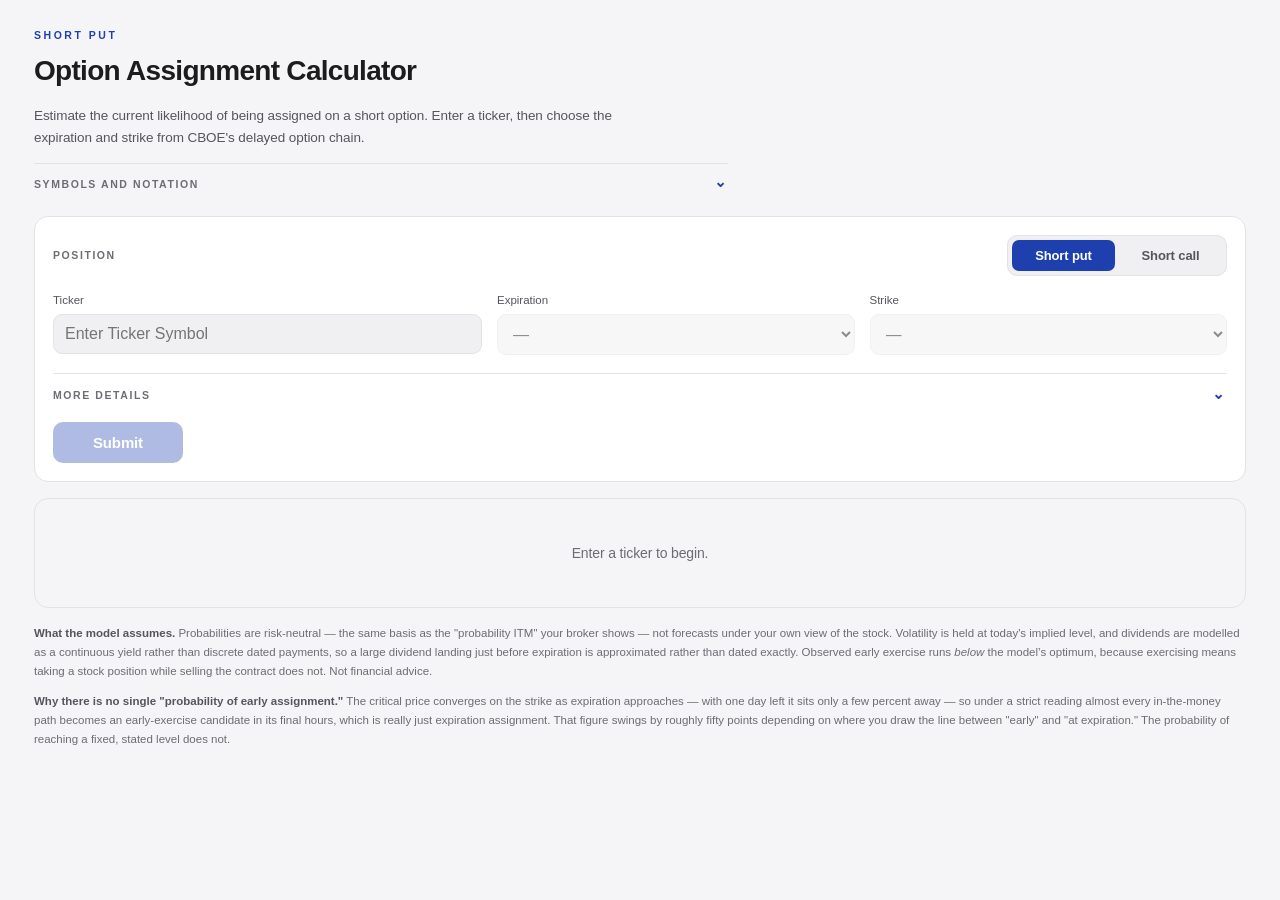
==== commit f3f9ee0e: "Update color" ====
--- a/index.html
+++ b/index.html
@@ -4,8 +4,8 @@
 <meta charset="UTF-8">
 <meta name="viewport" content="width=device-width, initial-scale=1.0">
 <meta name="description" content="Early assignment risk for a short option: the critical price at which exercise value overtakes continuation value, what the buyer gains by exercising, and the probability of finishing in the money.">
-<meta name="theme-color" content="#13120F" media="(prefers-color-scheme: dark)">
-<meta name="theme-color" content="#F7F4EF" media="(prefers-color-scheme: light)">
+<meta name="theme-color" content="#121214" media="(prefers-color-scheme: dark)">
+<meta name="theme-color" content="#F5F5F7" media="(prefers-color-scheme: light)">
 <meta http-equiv="Content-Security-Policy" content="default-src 'none'; style-src 'self' https://fonts.googleapis.com; font-src https://fonts.gstatic.com; script-src 'self'; connect-src https://cboe-chain.formim2016.workers.dev; img-src data:; base-uri 'none'; form-action 'none'">
 <title>Short Option Assignment Risk</title>
 <link rel="preconnect" href="https://fonts.googleapis.com">
@@ -57,7 +57,6 @@
     <div class="field manual-only"><label for="strike">Strike</label><input id="strike" type="text" inputmode="decimal" autocomplete="off" spellcheck="false"></div>
   </div>
   <p class="chain-status" id="chainStatus"></p>
-  <button type="button" class="submit" id="submit" disabled>Submit</button>
   <details class="glossary more" id="moreDetails">
     <summary>More details</summary>
     <div class="inputs">
@@ -69,6 +68,7 @@
       <div class="field"><label for="creditReceived">Credit received <span class="unit">per share · optional</span></label><input id="creditReceived" type="text" inputmode="decimal" autocomplete="off" spellcheck="false"></div>
     </div>
   </details>
+  <button type="button" class="submit" id="submit" disabled>Submit</button>
   <div class="alert-box" id="alertBox"></div>
 </div>
 
@@ -77,21 +77,20 @@
 <div class="results" id="results" hidden>
 <div class="card quote">
   <div class="quote-head">
-    <div>
-      <div class="quote-symbol" id="quoteSymbol">—</div>
-      <div class="quote-contract" id="quoteContract">—</div>
-    </div>
+    <div class="quote-symbol" id="quoteSymbol">—</div>
     <div class="quote-price">
       <div id="quotePrice">—</div>
       <div class="quote-change" id="quoteChange"></div>
     </div>
   </div>
-  <dl class="quote-stats">
-    <div><dt>Time left</dt><dd id="quoteTimeLeft">—</dd></div>
-    <div><dt>Mark</dt><dd id="quoteMark">—</dd></div>
-    <div><dt>Implied vol</dt><dd id="quoteVol">—</dd></div>
-    <div><dt>Contracts</dt><dd id="quoteContracts">—</dd></div>
-  </dl>
+  <div class="quote-contract">
+    <div class="quote-position" id="quotePosition">—</div>
+    <dl class="quote-stats">
+      <div><dt>Time left</dt><dd id="quoteTimeLeft">—</dd></div>
+      <div><dt>Mark</dt><dd id="quoteMark">—</dd></div>
+      <div><dt>Implied vol</dt><dd id="quoteVol">—</dd></div>
+    </dl>
+  </div>
   <p class="quote-note" id="quoteNote"></p>
 </div>
 <div class="tiles" id="tiles">
--- a/styles.css
+++ b/styles.css
@@ -1,30 +1,29 @@
 :root{
   color-scheme:dark light;
 
-  --page:#13120F;
-  --surface:#1C1A17;
-  --surface-sunken:#252220;
-  --rule:#332F2B;
-  --rule-strong:#454039;
-  --text:#F2EFE9;
-  --text-soft:#A49D93;
-  --text-faint:#6F695F;
-  /* --accent is the true brand gold: used only where it sits behind dark text
-     (a filled chip), so it stays this bright and saturated in both themes.
-     --accent-text is for gold used AS text or a thin line directly on the page
-     background; it needs to be much darker to stay legible on paper, so light
-     mode gives it its own value below. */
-  --accent:#D9A552;
-  --accent-text:#D9A552;
+  --page:#121214;
+  --surface:#1B1B1E;
+  --surface-sunken:#242427;
+  --rule:#303034;
+  --rule-strong:#45454B;
+  --text:#F1F1F3;
+  --text-soft:#A2A2A9;
+  --text-faint:#707077;
+  /* --accent is the brand dark blue: used only as a filled background behind
+     white text (the toggle, Submit), so it stays this deep in both themes.
+     --accent-text is blue used AS text or a thin line directly on the page; a
+     dark blue would vanish on this background, so dark mode lifts it. */
+  --accent:#1E40AF;
+  --accent-text:#8AABF0;
   --positive:#5FA882;
   --caution:#D9A552;
   --negative:#D96A56;
-  --on-accent:#13120F;
+  --on-accent:#FFFFFF;
 
   /* Translucent fills, kept as tokens so the chart and the alert box follow the
      theme rather than carrying their own literals. */
-  --accent-faint:rgba(217,165,82,.42);
-  --accent-underline:rgba(217,165,82,.5);
+  --accent-faint:rgba(138,171,240,.42);
+  --accent-underline:rgba(138,171,240,.5);
   --negative-edge:rgba(217,106,86,.45);
   --negative-wash:rgba(217,106,86,.11);
   --negative-wash-edge:rgba(217,106,86,.34);
@@ -42,26 +41,24 @@
 
 @media (prefers-color-scheme: light){
   :root{
-    --page:#F7F4EF;
-    --surface:#FFFDFA;
-    --surface-sunken:#F1EDE6;
-    --rule:#E4DED3;
-    --rule-strong:#C7BFB1;
-    --text:#1F1C18;
-    --text-soft:#5C554B;
-    --text-faint:#6F695D;
-    /* --accent is left at the same bright gold as dark mode: it is only ever a
-       filled background here, so contrast is against the dark text on top of
-       it, not the page. Green and salmon do need darker mixes for paper, and
-       so does gold the moment it is used as text -- see --accent-text. */
+    --page:#F5F5F7;
+    --surface:#FFFFFF;
+    --surface-sunken:#F0F0F2;
+    --rule:#E3E3E6;
+    --rule-strong:#C5C5CB;
+    --text:#1C1C1E;
+    --text-soft:#55555C;
+    --text-faint:#6C6C73;
+    /* --accent keeps the same dark blue as dark mode. Green and salmon need
+       darker mixes for paper; blue used as text is already dark enough here,
+       so --accent-text simply matches the fill. */
     --positive:#2E7D57;
     --caution:#8A5D0C;
     --negative:#B23C22;
-    --accent-text:#9C6B0A;
-    --on-accent:#1F1C18;
-
-    --accent-faint:rgba(156,107,10,.38);
-    --accent-underline:rgba(156,107,10,.45);
+    --accent-text:#1E40AF;
+
+    --accent-faint:rgba(30,64,175,.38);
+    --accent-underline:rgba(30,64,175,.45);
     --negative-edge:rgba(178,60,34,.42);
     --negative-wash:rgba(178,60,34,.08);
     --negative-wash-edge:rgba(178,60,34,.28);
@@ -176,6 +173,7 @@
 .submit:focus-visible{outline:2px solid var(--accent-text); outline-offset:2px}
 @media(min-width:620px){ .submit{width:auto; padding:12px 40px} }
 .more{margin-top:18px; border-top:1px solid var(--rule); padding-top:14px}
+.more + .submit{margin-top:18px}
 .more .inputs{margin-top:14px}
 
 .prompt{
@@ -188,16 +186,12 @@
    quote figures the model starts from. */
 .quote-head{display:flex; justify-content:space-between; align-items:flex-start; gap:16px}
 .quote-symbol{font-size:32px; font-weight:700; letter-spacing:-.03em; line-height:1}
-.quote-contract{margin-top:9px; font-size:13px; color:var(--text-soft)}
+.quote-contract{margin-top:20px; padding-top:18px; border-top:1px solid var(--rule)}
+.quote-position{font-size:17px; font-weight:600; letter-spacing:-.015em; line-height:1.35}
 .quote-price{text-align:right; font-family:var(--mono); font-size:26px; font-weight:600; letter-spacing:-.02em; line-height:1}
 .quote-change{margin-top:9px; font-size:12.5px; font-weight:500; color:var(--positive)}
 .quote-change.down{color:var(--negative)}
-.quote-stats{
-  display:grid; grid-template-columns:repeat(2,minmax(0,1fr)); gap:1px; margin:20px 0 0;
-  background:var(--rule); border:1px solid var(--rule); border-radius:11px; overflow:hidden;
-}
-@media(min-width:620px){ .quote-stats{grid-template-columns:repeat(4,minmax(0,1fr))} }
-.quote-stats>div{background:var(--surface); padding:12px 14px}
+.quote-stats{display:flex; flex-wrap:wrap; gap:12px 32px; margin:14px 0 0}
 .quote-stats dt{font-size:10px; letter-spacing:.14em; text-transform:uppercase; color:var(--text-faint); font-weight:600}
 .quote-stats dd{margin:5px 0 0; font-family:var(--mono); font-size:16px; font-weight:600; font-variant-numeric:tabular-nums}
 .quote-note{margin:12px 0 0; font-size:11.5px; color:var(--text-faint)}
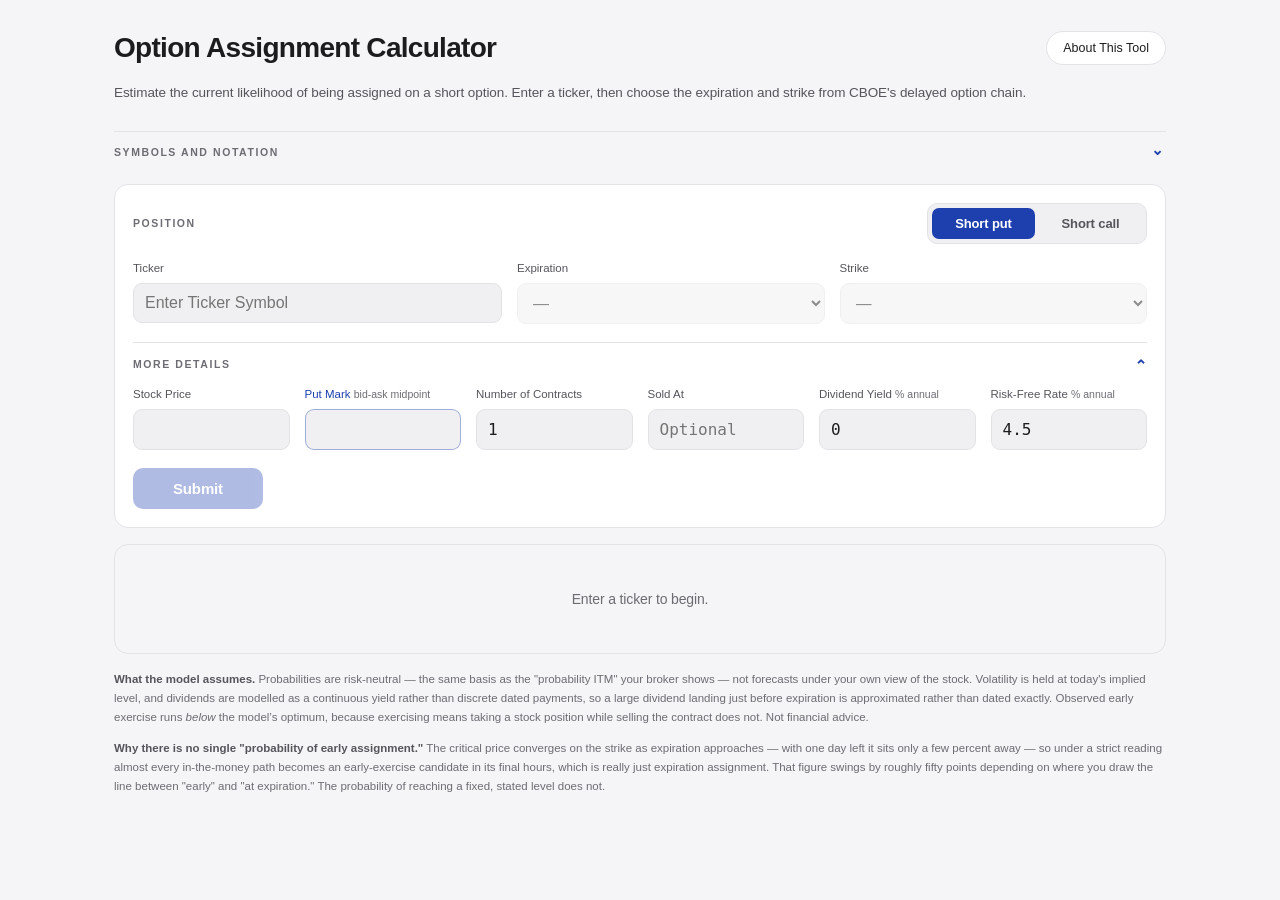
==== commit 25c9de4b: "About page, style changes" ====
--- a/index.html
+++ b/index.html
@@ -16,8 +16,8 @@
 <body>
 
 <header>
-  <div class="eyebrow" id="contractLabel">Short Put</div>
   <h1>Option Assignment Calculator</h1>
+  <a class="page-link" href="about.html">About This Tool</a>
   <p class="lede">Estimate the current likelihood of being assigned on a short option. Enter a ticker, then choose the expiration and strike from CBOE's delayed option chain.</p>
 
   <details class="glossary lede-glossary">
@@ -60,12 +60,12 @@
   <details class="glossary more" id="moreDetails">
     <summary>More details</summary>
     <div class="inputs">
-      <div class="field"><label for="stockPrice">Stock price</label><input id="stockPrice" type="text" inputmode="decimal" autocomplete="off" spellcheck="false"></div>
-      <div class="field highlight"><label for="optionMark" id="markLabel">Put mark <span class="unit">bid-ask midpoint</span></label><input id="optionMark" type="text" inputmode="decimal" autocomplete="off" spellcheck="false"></div>
-      <div class="field"><label for="contracts">Contracts</label><input id="contracts" type="number" step="1" min="1" inputmode="numeric" autocomplete="off" value="1"></div>
-      <div class="field"><label for="riskFreeRate">Risk-free rate <span class="unit">% annual</span></label><input id="riskFreeRate" type="text" inputmode="decimal" autocomplete="off" spellcheck="false" value="4.5"></div>
-      <div class="field"><label for="dividendYield">Dividend yield <span class="unit">% annual</span></label><input id="dividendYield" type="text" inputmode="decimal" autocomplete="off" spellcheck="false" value="0"></div>
-      <div class="field"><label for="creditReceived">Credit received <span class="unit">per share · optional</span></label><input id="creditReceived" type="text" inputmode="decimal" autocomplete="off" spellcheck="false"></div>
+      <div class="field"><label for="stockPrice">Stock Price</label><input id="stockPrice" type="text" inputmode="decimal" autocomplete="off" spellcheck="false"></div>
+      <div class="field highlight"><label for="optionMark" id="markLabel">Put Mark <span class="unit">bid-ask midpoint</span></label><input id="optionMark" type="text" inputmode="decimal" autocomplete="off" spellcheck="false"></div>
+      <div class="field"><label for="contracts">Number of Contracts</label><input id="contracts" type="number" step="1" min="1" inputmode="numeric" autocomplete="off" value="1"></div>
+      <div class="field"><label for="creditReceived">Sold At</label><input id="creditReceived" type="text" inputmode="decimal" autocomplete="off" spellcheck="false" placeholder="Optional"></div>
+      <div class="field"><label for="dividendYield">Dividend Yield <span class="unit">% annual</span></label><input id="dividendYield" type="text" inputmode="decimal" autocomplete="off" spellcheck="false" value="0"></div>
+      <div class="field"><label for="riskFreeRate">Risk-Free Rate <span class="unit">% annual</span></label><input id="riskFreeRate" type="text" inputmode="decimal" autocomplete="off" spellcheck="false" value="4.5"></div>
     </div>
   </details>
   <button type="button" class="submit" id="submit" disabled>Submit</button>
@@ -124,20 +124,20 @@
       </div>
     </div>
     <div class="split">
-      <div class="split-panel" id="incentivePanel">
-        <div class="split-heading">Buyer gains by exercising</div>
+      <details class="split-panel" id="incentivePanel">
+        <summary class="split-heading">Buyer gains by exercising</summary>
         <div class="split-row"><span>Per share</span><b id="incentivePerShare">—</b></div>
         <div class="split-row"><span id="contractCountLabel">All contracts</span><b id="incentiveTotal">—</b></div>
         <div class="split-row total"><span>Worth exercising?</span><b id="incentiveVerdict">—</b></div>
-      </div>
-      <div class="split-panel">
-        <div class="split-heading">You owe if assigned</div>
+      </details>
+      <details class="split-panel">
+        <summary class="split-heading">You owe if assigned</summary>
         <div class="split-row"><span id="shareActionLabel">Shares</span><b id="shareCount">—</b></div>
         <div class="split-row"><span>At the strike</span><b id="strikePrice">—</b></div>
         <div class="split-row total"><span id="settlementLabel">Total</span><b id="settlementTotal">—</b></div>
         <div class="split-row" id="breakEvenRow"><span id="breakEvenLabel">Break-even</span><b id="breakEven">—</b></div>
         <div class="split-row" id="maxLossRow"><span id="maxLossLabel">Maximum loss</span><b id="maxLoss">—</b></div>
-      </div>
+      </details>
     </div>
     <p class="caption" id="obligationCaption">—</p>
   </div>
--- a/styles.css
+++ b/styles.css
@@ -78,7 +78,7 @@
 body{
   background:var(--page); color:var(--text); font-family:var(--sans);
   -webkit-font-smoothing:antialiased; line-height:1.45;
-  padding:26px 34px 56px; max-width:1500px; margin:0 auto;
+  padding:26px 34px 56px; max-width:1120px; margin:0 auto;
 }
 @media(max-width:700px){ body{padding:20px 20px 44px} }
 
@@ -98,13 +98,51 @@
 @media(prefers-reduced-motion:reduce){ header,.position,.prompt,.results.revealed .tile,.results.revealed .card{animation:none} }
 
 header{margin:2px 0 24px}
-.eyebrow{font-size:10.5px; letter-spacing:.24em; text-transform:uppercase; color:var(--accent-text); font-weight:600}
-h1{font-size:28px; margin:8px 0 6px; letter-spacing:-.025em; font-weight:700}
+h1{font-size:28px; margin:0 0 6px; letter-spacing:-.025em; font-weight:700}
 .lede{color:var(--text-soft); font-size:13.5px; max-width:78ch; letter-spacing:-.005em; line-height:1.6}
 .lede strong{color:var(--text); font-weight:600}
+.page-link{
+  display:inline-block; margin:8px 0 14px; padding:7px 16px; border-radius:999px;
+  background:var(--surface); border:1px solid var(--rule);
+  font-size:12.5px; font-weight:500; color:var(--text); text-decoration:none;
+  transition:border-color .15s ease,background .15s ease;
+}
+.page-link:hover{border-color:var(--rule-strong); background:var(--surface-sunken)}
+
+/* About page: plain sections rather than boxed cards, in a narrower reading column. */
+body.about{max-width:760px}
+.about .card{
+  background:none; border:none; border-radius:0; padding:0; margin-bottom:36px;
+  font-size:13.5px; color:var(--text-soft); line-height:1.6;
+}
+.about .card-title{
+  font-size:16px; letter-spacing:-.01em; text-transform:none; color:var(--text);
+  font-weight:700; margin-bottom:12px;
+}
+.about .card b{color:var(--text); font-weight:600}
+.about .card ol,.about .card ul{margin:0; padding:0; list-style:none}
+.about .card ol{counter-reset:step}
+.about .card ol li::before{counter-increment:step; content:counter(step) ". "; color:var(--text); font-weight:600}
+.about .card li+li{margin-top:8px}
+.about .card p{margin:14px 0 0}
+.about-list{margin:0}
+.about-list>div+div{margin-top:14px}
+.about-list dt{color:var(--text); font-weight:600; margin-bottom:2px}
+.about-list dd{margin:0}
+.about .note{font-size:12.5px; margin-top:0}
 .lede-glossary{max-width:78ch; margin-top:14px; border-top:1px solid var(--rule); padding-top:13px}
 .lede-glossary dl{columns:2; column-gap:30px}
 .lede-glossary dl>div{break-inside:avoid}
+/* On the widest layout the header spans the full content column like the cards below it. */
+@media(min-width:1060px){
+  .lede,.lede-glossary{max-width:none}
+  .lede-glossary dl{columns:3}
+  /* The page link sits on the title's line, pushed to the right edge. */
+  header{display:grid; grid-template-columns:minmax(0,1fr) auto; align-items:center; column-gap:16px}
+  header>*{grid-column:1/-1}
+  header>h1{grid-column:1; margin-bottom:0}
+  header>.page-link{grid-column:2; margin:0}
+}
 /* On a phone the explainer costs a screenful before the first input, so the
    header collapses to the title and the tool starts straight away. */
 @media(max-width:700px){
@@ -235,6 +273,25 @@
 .split-row.total{border-top:1px solid var(--rule); margin-top:7px; padding-top:10px}
 .split-row.total span{color:var(--text); font-weight:500}
 
+/* The two panels under the headline figures are collapsed to their titles by
+   default. Aligned to the top so opening one doesn't stretch its closed
+   neighbour to the same height. */
+#exerciseCase .split{align-items:start}
+details.split-panel > summary{
+  cursor:pointer; list-style:none; display:flex; justify-content:space-between; gap:12px; align-items:center;
+}
+details.split-panel > summary::-webkit-details-marker{display:none}
+details.split-panel > summary::after{
+  content:"⌄"; flex:none; color:var(--accent-text);
+  font-size:22px; line-height:1; transform:translateY(-4px);
+  transition:transform .2s ease,color .15s ease;
+}
+details.split-panel[open] > summary::after{transform:translateY(2px) rotate(180deg)}
+details.split-panel > summary:hover{color:var(--text-soft)}
+details.split-panel > summary:hover::after{color:var(--text)}
+details.split-panel:not([open]) > summary{margin-bottom:0}
+details.split-panel:not([open]) > :not(summary){display:none}
+
 
 .group-label{font-size:9.5px; letter-spacing:.13em; text-transform:uppercase; color:var(--accent-text); font-weight:600; padding:16px 0 4px; border-bottom:1px solid var(--rule-strong)}
 .group-label:first-child{padding-top:0}
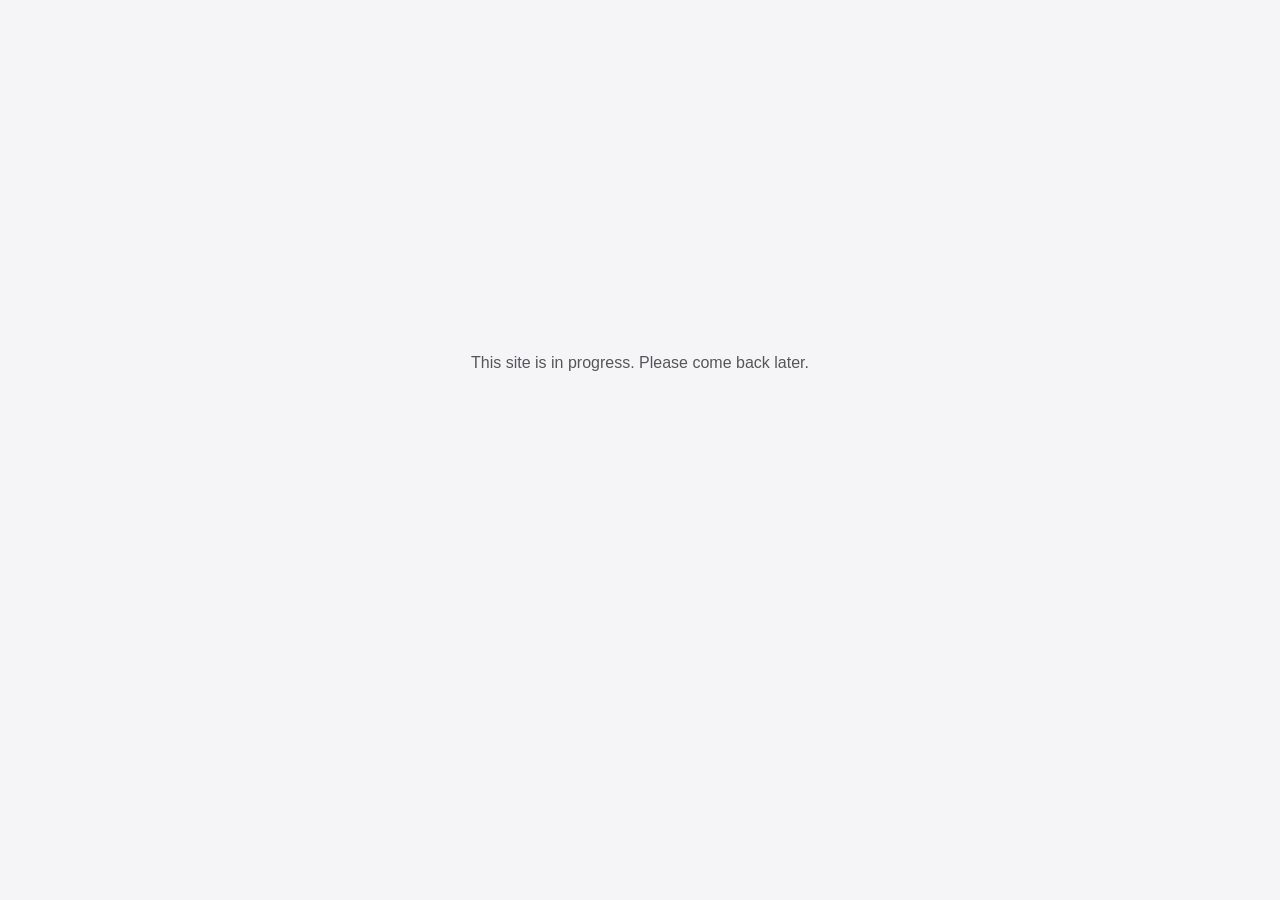
==== commit ca85dae7: "Update call option calculations. Add placeholder" ====
--- a/index.html
+++ b/index.html
@@ -8,17 +8,21 @@
 <meta name="theme-color" content="#F5F5F7" media="(prefers-color-scheme: light)">
 <meta http-equiv="Content-Security-Policy" content="default-src 'none'; style-src 'self' https://fonts.googleapis.com; font-src https://fonts.gstatic.com; script-src 'self'; connect-src https://cboe-chain.formim2016.workers.dev; img-src data:; base-uri 'none'; form-action 'none'">
 <title>Short Option Assignment Risk</title>
+<link rel="canonical" href="https://optionassignmentrisk.com/">
 <link rel="preconnect" href="https://fonts.googleapis.com">
 <link rel="preconnect" href="https://fonts.gstatic.com" crossorigin>
 <link href="https://fonts.googleapis.com/css2?family=Inter:wght@400;500;600;700&family=JetBrains+Mono:wght@400;500;600&display=swap" rel="stylesheet">
 <link rel="stylesheet" href="styles.css">
+<script src="script/gate.js"></script>
 </head>
 <body>
+<div class="gate"><p>This site is in progress. Please come back later.</p></div>
+
 
 <header>
   <h1>Option Assignment Calculator</h1>
   <a class="page-link" href="about.html">About This Tool</a>
-  <p class="lede">Estimate the current likelihood of being assigned on a short option. Enter a ticker, then choose the expiration and strike from CBOE's delayed option chain.</p>
+  <p class="lede">Estimate the current likelihood of being assigned on a short option. Enter a ticker, then choose the expiration and strike from the option chain. Quotes and data may be delayed.</p>
 
   <details class="glossary lede-glossary">
     <summary>Symbols and notation</summary>
@@ -28,7 +32,7 @@
       <div><dt>S*</dt><dd>Critical price. The stock price at which exercise value overtakes continuation value, so exercising early stops being a mistake. Read "S-star."</dd></div>
       <div><dt>T</dt><dd>Time to expiration, in years. 30 days is T = 30/365.</dd></div>
       <div><dt>r</dt><dd>Risk-free interest rate, annual.</dd></div>
-      <div><dt>q</dt><dd>Dividend yield, annual.</dd></div>
+      <div><dt>D</dt><dd>The next dividend per share, paid when the stock goes ex-dividend.</dd></div>
       <div><dt>σ</dt><dd>Sigma — volatility, annual. Here it is the implied volatility solved from your mark.</dd></div>
       <div><dt>1σ</dt><dd>One standard deviation: the move the stock has roughly a two-in-three chance of staying within by expiration.</dd></div>
       <div><dt>e</dt><dd>Euler's number, 2.718…, used for continuous compounding. e^(−rT) discounts a future dollar back to today.</dd></div>
@@ -64,7 +68,8 @@
       <div class="field highlight"><label for="optionMark" id="markLabel">Put Mark <span class="unit">bid-ask midpoint</span></label><input id="optionMark" type="text" inputmode="decimal" autocomplete="off" spellcheck="false"></div>
       <div class="field"><label for="contracts">Number of Contracts</label><input id="contracts" type="number" step="1" min="1" inputmode="numeric" autocomplete="off" value="1"></div>
       <div class="field"><label for="creditReceived">Sold At</label><input id="creditReceived" type="text" inputmode="decimal" autocomplete="off" spellcheck="false" placeholder="Optional"></div>
-      <div class="field"><label for="dividendYield">Dividend Yield <span class="unit">% annual</span></label><input id="dividendYield" type="text" inputmode="decimal" autocomplete="off" spellcheck="false" value="0"></div>
+      <div class="field"><label for="dividendAmount">Dividend <span class="unit">per share</span></label><input id="dividendAmount" type="text" inputmode="decimal" autocomplete="off" spellcheck="false" placeholder="Optional"></div>
+      <div class="field"><label for="exDividendDate">Ex-Dividend Date</label><input id="exDividendDate" type="date" autocomplete="off"></div>
       <div class="field"><label for="riskFreeRate">Risk-Free Rate <span class="unit">% annual</span></label><input id="riskFreeRate" type="text" inputmode="decimal" autocomplete="off" spellcheck="false" value="4.5"></div>
     </div>
   </details>
@@ -189,13 +194,13 @@
     <div class="derivation">
       <div class="derivation-head"><b>Probability in the money</b><span id="moneynessNotation">—</span></div>
       <p class="reading" id="moneynessReading">—</p>
-      <code>d₂ = [ ln(S/K) + (r − q − σ²/2)·T ] / (σ√T)</code>
+      <code>d₂ = [ ln((S − D·e^(−rt))/K) + (r − σ²/2)·T ] / (σ√T)</code>
       <p id="moneynessNote">—</p>
     </div>
     <div class="derivation">
       <div class="derivation-head"><b>Assignment probability</b><span>binomial tree</span></div>
       <p class="reading" id="treeReading">—</p>
-      <code>u = e^(σ√Δt),  d = 1/u,  p = (e^((r−q)Δt) − d) / (u − d)</code>
+      <code>u = e^(σ√Δt),  d = 1/u,  p = (e^(rΔt) − d) / (u − d)</code>
       <p>A Cox-Ross-Rubinstein tree walked back from expiration in 300 steps. A node counts as assigned if exercise value beats continuation value there, or if the stock is at least $0.01 in the money at expiration — the OCC exercise-by-exception threshold. Every other node inherits the p-weighted average of its two successors. This combines both routes to assignment, which is why it sits slightly above the probability in the money.</p>
     </div>
     <div class="derivation">
@@ -212,7 +217,7 @@
 </div>
 
 <p class="note">
-  <b>What the model assumes.</b> Probabilities are risk-neutral — the same basis as the "probability ITM" your broker shows — not forecasts under your own view of the stock. Volatility is held at today's implied level, and dividends are modelled as a continuous yield rather than discrete dated payments, so a large dividend landing just before expiration is approximated rather than dated exactly. Observed early exercise runs <i>below</i> the model’s optimum, because exercising means taking a stock position while selling the contract does not. Not financial advice.
+  <b>What the model assumes.</b> Probabilities are risk-neutral — the same basis as the "probability ITM" your broker shows — not forecasts under your own view of the stock. Volatility is held at today's implied level, and only the next dividend is modelled, as one payment at the close before its ex-dividend date; any later dividend before expiration is left out. Observed early exercise runs <i>below</i> the model’s optimum, because exercising means taking a stock position while selling the contract does not. Not financial advice.
 </p>
 <p class="note">
   <b>Why there is no single "probability of early assignment."</b> The critical price converges on the strike as expiration approaches — with one day left it sits only a few percent away — so under a strict reading almost every in-the-money path becomes an early-exercise candidate in its final hours, which is really just expiration assignment. That figure swings by roughly fifty points depending on where you draw the line between "early" and "at expiration." The probability of reaching a fixed, stated level does not.
--- a/styles.css
+++ b/styles.css
@@ -74,13 +74,19 @@
 
 *{box-sizing:border-box}
 html,body{margin:0}
+/* In-progress gate (see script/gate.js): everything but the placeholder is hidden
+   unless the page is served locally. */
+.gate{min-height:70vh; display:flex; align-items:center; justify-content:center; text-align:center}
+.gate p{margin:0; font-size:16px; color:var(--text-soft)}
+html:not(.local) body>:not(.gate){display:none !important}
+html.local .gate{display:none}
 html{background:var(--page)}
 body{
   background:var(--page); color:var(--text); font-family:var(--sans);
   -webkit-font-smoothing:antialiased; line-height:1.45;
-  padding:26px 34px 56px; max-width:1120px; margin:0 auto;
-}
-@media(max-width:700px){ body{padding:20px 20px 44px} }
+  padding:48px 34px 56px; max-width:1120px; margin:0 auto;
+}
+@media(max-width:700px){ body{padding:32px 20px 44px} }
 
 @keyframes rise{ from{opacity:0; transform:translateY(10px)} to{opacity:1; transform:none} }
 header,.position,.prompt{animation:rise .5s cubic-bezier(.22,.61,.36,1) backwards}
@@ -116,7 +122,7 @@
   font-size:13.5px; color:var(--text-soft); line-height:1.6;
 }
 .about .card-title{
-  font-size:16px; letter-spacing:-.01em; text-transform:none; color:var(--text);
+  font-size:22px; letter-spacing:-.01em; text-transform:none; color:var(--text);
   font-weight:700; margin-bottom:12px;
 }
 .about .card b{color:var(--text); font-weight:600}
@@ -130,6 +136,12 @@
 .about-list dt{color:var(--text); font-weight:600; margin-bottom:2px}
 .about-list dd{margin:0}
 .about .note{font-size:12.5px; margin-top:0}
+.about .note.warning,.about .note.warning b{color:var(--negative-text)}
+.about .card a{
+  color:var(--accent-text); text-decoration:underline; text-decoration-color:var(--accent-underline);
+  text-underline-offset:2px; transition:color .15s ease;
+}
+.about .card a:hover{color:var(--text); text-decoration-color:currentColor}
 .lede-glossary{max-width:78ch; margin-top:14px; border-top:1px solid var(--rule); padding-top:13px}
 .lede-glossary dl{columns:2; column-gap:30px}
 .lede-glossary dl>div{break-inside:avoid}
@@ -137,11 +149,12 @@
 @media(min-width:1060px){
   .lede,.lede-glossary{max-width:none}
   .lede-glossary dl{columns:3}
-  /* The page link sits on the title's line, pushed to the right edge. */
-  header{display:grid; grid-template-columns:minmax(0,1fr) auto; align-items:center; column-gap:16px}
-  header>*{grid-column:1/-1}
-  header>h1{grid-column:1; margin-bottom:0}
-  header>.page-link{grid-column:2; margin:0}
+  /* The page link sits on the title's line, pushed to the right edge. The About
+     page keeps it under the title at every width. */
+  body:not(.about) header{display:grid; grid-template-columns:minmax(0,1fr) auto; align-items:center; column-gap:16px}
+  body:not(.about) header>*{grid-column:1/-1}
+  body:not(.about) header>h1{grid-column:1; margin-bottom:0}
+  body:not(.about) header>.page-link{grid-column:2; margin:0}
 }
 /* On a phone the explainer costs a screenful before the first input, so the
    header collapses to the title and the tool starts straight away. */
@@ -160,14 +173,48 @@
 .field label{display:block; font-size:11.5px; color:var(--text-soft); margin-bottom:6px; font-weight:500}
 .field .unit{color:var(--text-faint); font-size:10.5px; font-weight:400}
 .field.highlight label{color:var(--accent-text)}
+/* One fixed height for every control: browsers size a select, a date input and a
+   text input differently from the same padding, so padding alone can't match them. */
 input,select{
-  width:100%; background:var(--surface-sunken); border:1px solid var(--rule); color:var(--text);
-  font-family:var(--mono); font-variant-numeric:tabular-nums; font-size:16px; font-weight:500;
-  padding:10px 11px; border-radius:9px; outline:none; transition:border-color .12s ease;
+  width:100%; height:44px; background:var(--surface-sunken); border:1px solid var(--rule); color:var(--text);
+  font-family:var(--mono); font-variant-numeric:tabular-nums; font-size:16px; font-weight:500; line-height:20px;
+  padding:11px; border-radius:9px; outline:none; transition:border-color .12s ease;
 }
 input:focus,select:focus{border-color:var(--accent-text)}
-select{font-family:var(--sans)}
-select:disabled{opacity:.5}
+/* Selects draw their own chevron so they look the same in every browser. */
+select{
+  appearance:none; -webkit-appearance:none; font-family:var(--sans); cursor:pointer;
+  padding-right:32px; white-space:nowrap; overflow:hidden; text-overflow:ellipsis;
+  background-image:linear-gradient(45deg,transparent 50%,var(--text-soft) 50%),linear-gradient(135deg,var(--text-soft) 50%,transparent 50%);
+  background-position:calc(100% - 17px) 19px,calc(100% - 12px) 19px;
+  background-size:5px 5px; background-repeat:no-repeat;
+}
+/* Dims the text rather than the whole control, so a disabled select keeps the
+   same outline and apparent size as the inputs beside it. */
+select:disabled{color:var(--text-faint); cursor:default}
+
+/* Where the browser supports a customisable select (Chrome and Edge), desktop gets
+   a short scrolling list instead of the OS menu, which runs the full height of the
+   screen for a long strike list. Touch screens and other browsers keep the native
+   control. */
+@supports (appearance:base-select){
+  @media(pointer:fine){
+    select,::picker(select){appearance:base-select}
+    select{display:flex; align-items:center}
+    select::picker-icon{display:none}
+    select:open{border-color:var(--accent-text)}
+    ::picker(select){
+      max-height:264px; overflow-y:auto; overscroll-behavior:contain; margin-top:6px; padding:5px;
+      background:var(--surface); color:var(--text); border:1px solid var(--rule-strong); border-radius:10px;
+      box-shadow:0 12px 32px rgba(0,0,0,.28);
+    }
+    select option{padding:8px 10px; border-radius:6px; font-size:14px; font-variant-numeric:tabular-nums}
+    select option[value=""]{display:none}
+    select option::checkmark{display:none}
+    select option:hover,select option:focus-visible{background:var(--surface-sunken); outline:none}
+    select option:checked{color:var(--accent-text); font-weight:600}
+  }
+}
 .field.highlight input{border-color:var(--accent-faint)}
 input.invalid{border-color:var(--negative)}
 
@@ -186,7 +233,11 @@
 
 .inputs{display:grid; gap:13px 15px; grid-template-columns:repeat(2,minmax(0,1fr))}
 @media(min-width:620px){ .inputs{grid-template-columns:repeat(3,minmax(0,1fr))} }
-@media(min-width:1060px){ .inputs{grid-template-columns:repeat(6,minmax(0,1fr))} }
+/* All seven on one row; the date field gets extra width for its picker icon, and
+   inputs align to the bottom so labels that wrap don't stagger them. */
+@media(min-width:1060px){
+  .inputs{grid-template-columns:repeat(5,minmax(0,1fr)) minmax(0,1.35fr) minmax(0,1fr); gap:13px 12px; align-items:end}
+}
 
 /* Ticker spans the row on a phone; expiration and strike share the next. */
 .key-inputs{display:grid; gap:13px 15px; grid-template-columns:repeat(2,minmax(0,1fr))}
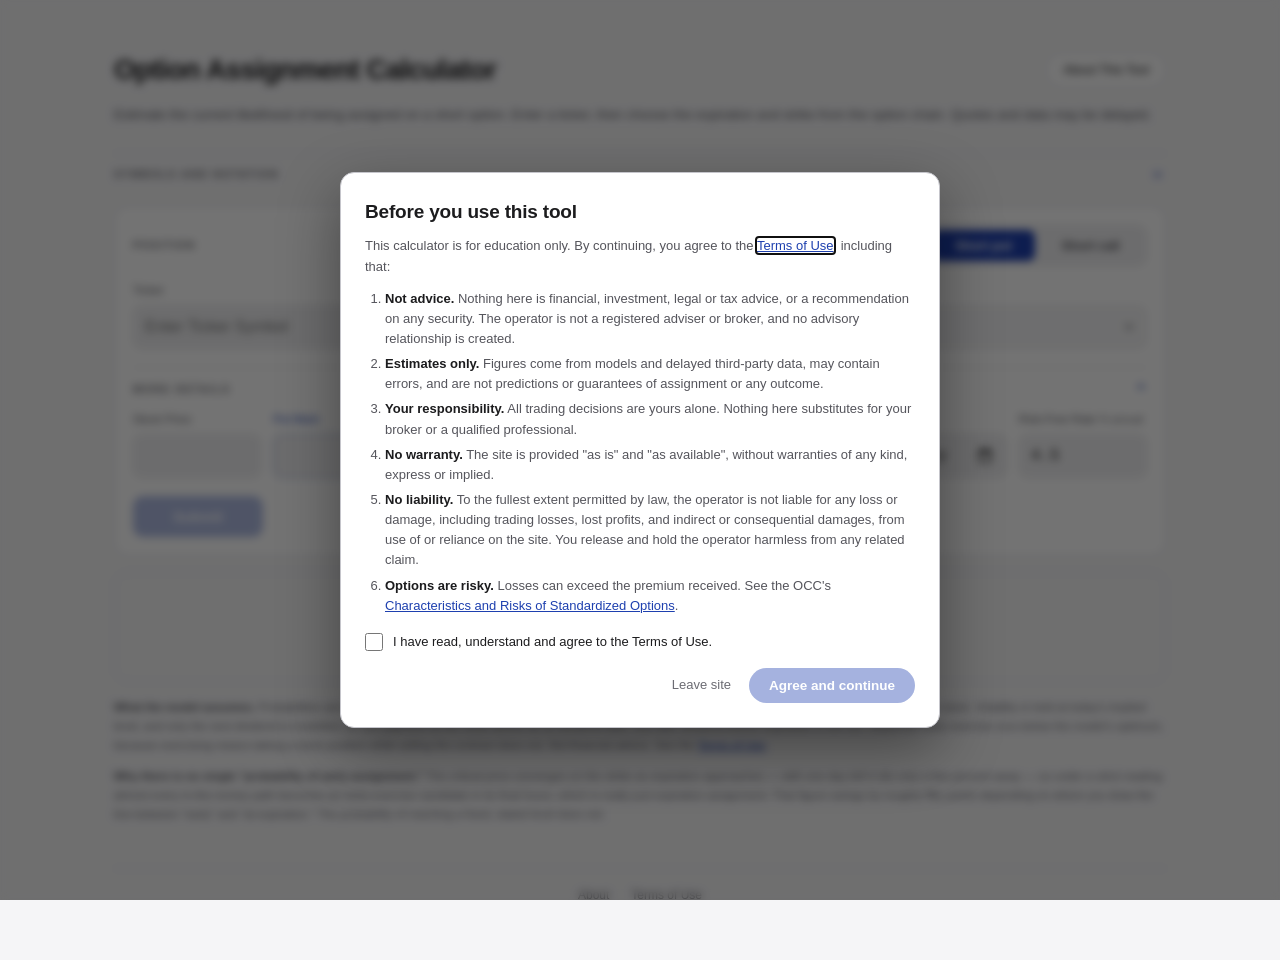
==== commit 9f54bb8f: "Add agreement" ====
--- a/index.html
+++ b/index.html
@@ -13,10 +13,9 @@
 <link rel="preconnect" href="https://fonts.gstatic.com" crossorigin>
 <link href="https://fonts.googleapis.com/css2?family=Inter:wght@400;500;600;700&family=JetBrains+Mono:wght@400;500;600&display=swap" rel="stylesheet">
 <link rel="stylesheet" href="styles.css">
-<script src="script/gate.js"></script>
+<script src="script/ack.js" defer></script>
 </head>
 <body>
-<div class="gate"><p>This site is in progress. Please come back later.</p></div>
 
 
 <header>
@@ -65,7 +64,7 @@
     <summary>More details</summary>
     <div class="inputs">
       <div class="field"><label for="stockPrice">Stock Price</label><input id="stockPrice" type="text" inputmode="decimal" autocomplete="off" spellcheck="false"></div>
-      <div class="field highlight"><label for="optionMark" id="markLabel">Put Mark <span class="unit">bid-ask midpoint</span></label><input id="optionMark" type="text" inputmode="decimal" autocomplete="off" spellcheck="false"></div>
+      <div class="field highlight"><label for="optionMark" id="markLabel" title="The option's bid-ask midpoint">Put Mark</label><input id="optionMark" title="The option's bid-ask midpoint" type="text" inputmode="decimal" autocomplete="off" spellcheck="false"></div>
       <div class="field"><label for="contracts">Number of Contracts</label><input id="contracts" type="number" step="1" min="1" inputmode="numeric" autocomplete="off" value="1"></div>
       <div class="field"><label for="creditReceived">Sold At</label><input id="creditReceived" type="text" inputmode="decimal" autocomplete="off" spellcheck="false" placeholder="Optional"></div>
       <div class="field"><label for="dividendAmount">Dividend <span class="unit">per share</span></label><input id="dividendAmount" type="text" inputmode="decimal" autocomplete="off" spellcheck="false" placeholder="Optional"></div>
@@ -217,12 +216,13 @@
 </div>
 
 <p class="note">
-  <b>What the model assumes.</b> Probabilities are risk-neutral — the same basis as the "probability ITM" your broker shows — not forecasts under your own view of the stock. Volatility is held at today's implied level, and only the next dividend is modelled, as one payment at the close before its ex-dividend date; any later dividend before expiration is left out. Observed early exercise runs <i>below</i> the model’s optimum, because exercising means taking a stock position while selling the contract does not. Not financial advice.
+  <b>What the model assumes.</b> Probabilities are risk-neutral — the same basis as the "probability ITM" your broker shows — not forecasts under your own view of the stock. Volatility is held at today's implied level, and only the next dividend is modelled, as one payment at the close before its ex-dividend date; any later dividend before expiration is left out. Observed early exercise runs <i>below</i> the model’s optimum, because exercising means taking a stock position while selling the contract does not. Not financial advice. See the <a href="terms.html">Terms of Use</a>.
 </p>
 <p class="note">
   <b>Why there is no single "probability of early assignment."</b> The critical price converges on the strike as expiration approaches — with one day left it sits only a few percent away — so under a strict reading almost every in-the-money path becomes an early-exercise candidate in its final hours, which is really just expiration assignment. That figure swings by roughly fifty points depending on where you draw the line between "early" and "at expiration." The probability of reaching a fixed, stated level does not.
 </p>
 
 <script type="module" src="script/app.js"></script>
+<footer class="site-footer"><a href="about.html">About</a><a href="terms.html">Terms of Use</a></footer>
 </body>
 </html>
--- a/styles.css
+++ b/styles.css
@@ -74,12 +74,6 @@
 
 *{box-sizing:border-box}
 html,body{margin:0}
-/* In-progress gate (see script/gate.js): everything but the placeholder is hidden
-   unless the page is served locally. */
-.gate{min-height:70vh; display:flex; align-items:center; justify-content:center; text-align:center}
-.gate p{margin:0; font-size:16px; color:var(--text-soft)}
-html:not(.local) body>:not(.gate){display:none !important}
-html.local .gate{display:none}
 html{background:var(--page)}
 body{
   background:var(--page); color:var(--text); font-family:var(--sans);
@@ -426,4 +420,36 @@
 .caption .flag{color:var(--negative); font-family:var(--mono); font-weight:600}
 .note{font-size:11.5px; color:var(--text-faint); line-height:1.65; margin-top:14px}
 .note b{color:var(--text-soft); font-weight:600}
+.note a{color:var(--accent-text)}
+.site-footer{
+  display:flex; justify-content:center; gap:22px; margin-top:44px; padding-top:18px;
+  border-top:1px solid var(--rule); font-size:12px;
+}
+.site-footer a{color:var(--text-faint); text-decoration:none}
+.site-footer a:hover{color:var(--text-soft)}
 .note+.note{margin-top:11px}
+
+/* Terms acknowledgement (script/ack.js), shown over the page on every load. */
+html:has(dialog.ack[open]){overflow:hidden}
+.ack{
+  width:min(600px,calc(100% - 32px)); max-height:min(86vh,760px); overflow-y:auto; padding:24px;
+  background:var(--surface); color:var(--text-soft); border:1px solid var(--rule-strong); border-radius:14px;
+  box-shadow:0 20px 60px rgba(0,0,0,.4); font-size:13px; line-height:1.55;
+}
+.ack::backdrop{background:rgba(0,0,0,.55); backdrop-filter:blur(4px); -webkit-backdrop-filter:blur(4px)}
+.ack h2{margin:0 0 10px; font-size:19px; letter-spacing:-.01em; color:var(--text)}
+.ack p{margin:0 0 12px}
+.ack ol{margin:0; padding-left:20px}
+.ack li+li{margin-top:5px}
+.ack b{color:var(--text); font-weight:600}
+.ack a{color:var(--accent-text)}
+.ack-check{display:flex; gap:10px; align-items:flex-start; margin:16px 0 0; color:var(--text); font-weight:500; cursor:pointer}
+.ack-check input{width:18px; height:18px; flex:none; margin:1px 0 0; padding:0; accent-color:var(--accent)}
+.ack-actions{display:flex; justify-content:flex-end; align-items:center; gap:18px; margin-top:16px}
+.ack-leave{font-size:13px; color:var(--text-faint) !important; text-decoration:none}
+.ack-leave:hover{color:var(--text-soft) !important}
+.ack-continue{
+  border:0; border-radius:999px; padding:10px 20px; font:600 13.5px var(--sans); cursor:pointer;
+  background:var(--accent); color:var(--on-accent); transition:opacity .15s ease;
+}
+.ack-continue:disabled{opacity:.4; cursor:not-allowed}
